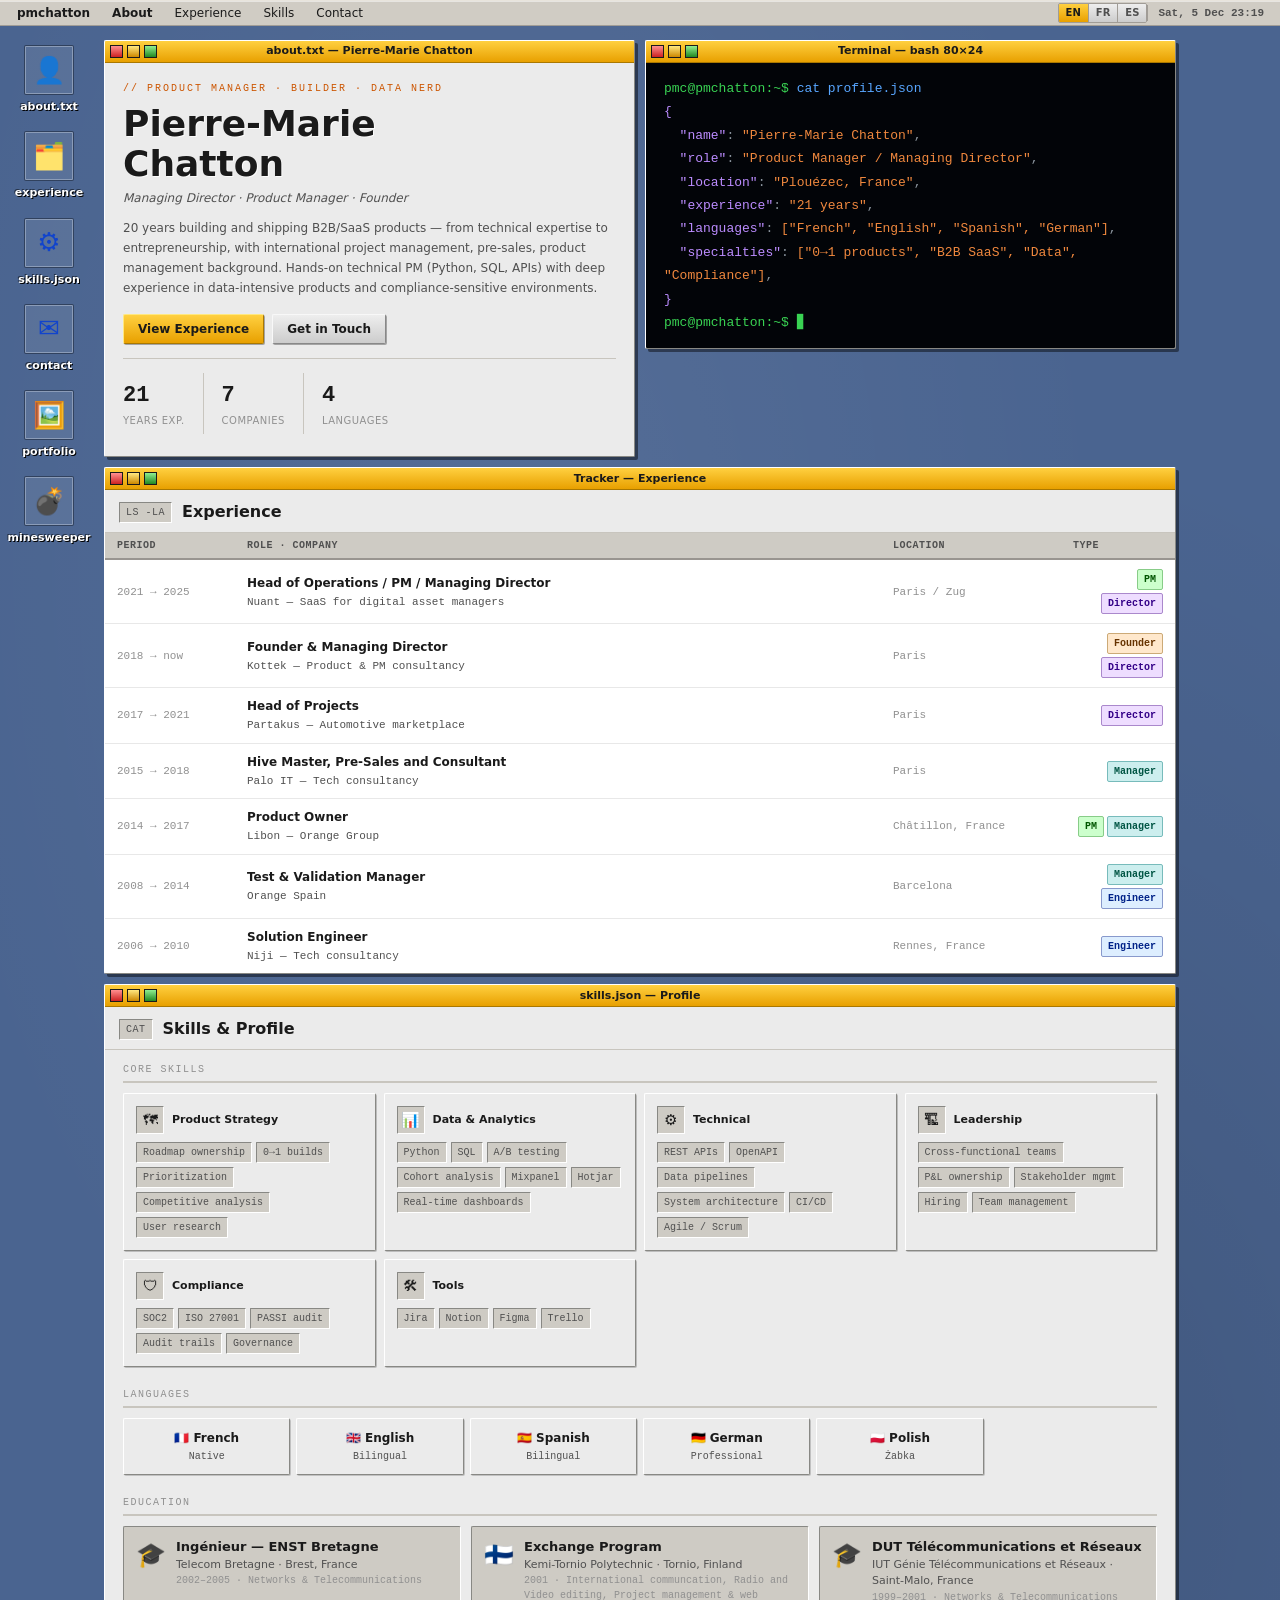
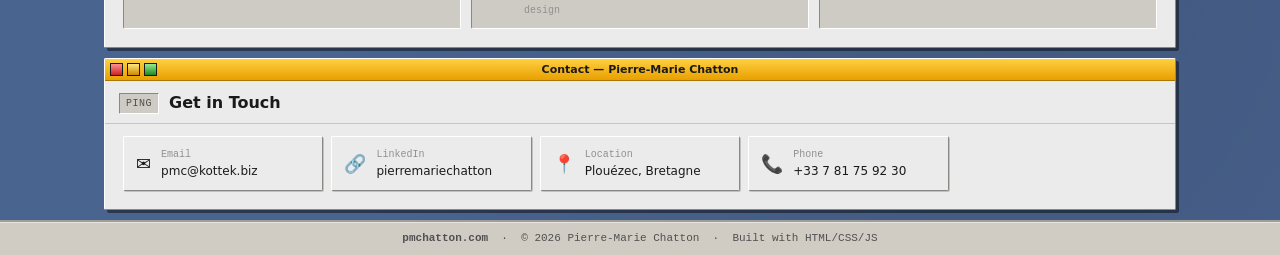
==== index.html @ 28f824f9 "Fix minesweeper overlay: move position/display to inline styles CSS-based position:fixed and display" ====
<!doctype html>
<html lang="en">
    <head>
        <meta charset="UTF-8" />
        <meta name="viewport" content="width=device-width, initial-scale=1.0" />
        <title>Pierre-Marie Chatton — Head of Operations · PM · Founder</title>
        <meta name="description" content="Pierre-Marie Chatton — 20 years building B2B/SaaS products. Head of Operations, Product Manager, Founder. Fintech, data platforms, 0→1 products." />
        <meta property="og:title" content="Pierre-Marie Chatton — Head of Operations · PM · Founder" />
        <meta property="og:description" content="Pierre-Marie Chatton — 20 years building B2B/SaaS products. Head of Operations, Product Manager, Founder. Fintech, data platforms, 0→1 products." />
        <meta property="og:type" content="website" />
        <meta property="og:url" content="https://pmchatton.com/" />
        <link rel="preconnect" href="https://fonts.googleapis.com" />
        <link rel="preconnect" href="https://fonts.gstatic.com" crossorigin />
        <link
            href="https://fonts.googleapis.com/css2?family=JetBrains+Mono:wght@300;400;500;700&family=Inter:wght@300;400;500;600;700&display=swap"
            rel="stylesheet"
        />
        <link rel="stylesheet" href="css/style.css" />
    </head>
    <body>
        <!-- ── Screen Bar ────────────────────────────────────────── -->
        <nav class="menubar">
            <div class="menubar-left">
                <a href="index.html" class="menu-item active">pmchatton</a>
                <a href="#about" class="menu-item">About</a>
                <a href="#experience" class="menu-item">Experience</a>
                <a href="#skills" class="menu-item">Skills</a>
                <a href="#contact" class="menu-item">Contact</a>
            </div>
            <div class="menubar-right">
                <div class="lang-switcher" id="lang-switcher"></div>
                <span class="menu-clock" id="clock"></span>
            </div>
        </nav>

        <div class="content-wrap">
            <!-- ── Desktop Icons ─────────────────────────────────────── -->
            <div class="desktop-icons">
                <a href="#about" class="desktop-icon">
                    <div class="icon-img">👤</div>
                    <span class="icon-lbl">about.txt</span>
                </a>
                <a href="#experience" class="desktop-icon">
                    <div class="icon-img">🗂️</div>
                    <span class="icon-lbl">experience</span>
                </a>
                <a href="#skills" class="desktop-icon">
                    <div class="icon-img">⚙️</div>
                    <span class="icon-lbl">skills.json</span>
                </a>
                <a href="#contact" class="desktop-icon">
                    <div class="icon-img">✉️</div>
                    <span class="icon-lbl">contact</span>
                </a>
                <a
                    href="portfolio.html"
                    class="desktop-icon"
                >
                    <div class="icon-img">🖼️</div>
                    <span class="icon-lbl">portfolio</span>
                </a>
                <a
                    href="minesweeper.html"
                    class="desktop-icon"
                    data-open="msw-window"
                >
                    <div class="icon-img">💣</div>
                    <span class="icon-lbl">minesweeper</span>
                </a>
            </div>

            <!-- ── Hero: two windows on the desktop ─────────────────── -->
            <section class="section hero-section" id="about">
                <div class="hero-intro">
                    <!-- About window -->
                    <div class="window">
                        <div class="window-titlebar">
                            <div class="window-buttons">
                                <span class="btn-close"></span>
                                <span class="btn-minimize"></span>
                                <span class="btn-maximize"></span>
                            </div>
                            <span class="window-title"
                                >about.txt — Pierre-Marie Chatton</span
                            >
                        </div>
                        <div class="window-content">
                            <div class="hero-tagline" id="hero-tagline">
                                // product manager · builder · data nerd
                            </div>
                            <h1 class="hero-name" id="hero-name">
                                Pierre-Marie<br />Chatton
                            </h1>
                            <div class="hero-role" id="hero-role">
                                Managing Director · Product Manager · Founder
                            </div>
                            <p class="hero-summary" id="hero-summary">
                                20 years building and shipping B2B/SaaS products
                                — from technical expertise to entrepreneurship,
                                with international project management,
                                pre-sales, product management background.
                                Hands-on technical PM (Python, SQL, APIs) with
                                deep experience in data-intensive products and
                                compliance-sensitive environments.
                            </p>
                            <div class="hero-actions">
                                <a href="#experience" class="btn btn-primary"
                                    >View Experience</a
                                >
                                <a href="#contact" class="btn btn-secondary"
                                    >Get in Touch</a
                                >
                            </div>
                            <div class="stats-row" id="stats-row">
                                <div class="stat">
                                    <span class="stat-value">20</span>
                                    <span class="stat-label">Years exp.</span>
                                </div>
                                <div class="stat">
                                    <span class="stat-value">7</span>
                                    <span class="stat-label">Companies</span>
                                </div>
                                <div class="stat">
                                    <span class="stat-value">4</span>
                                    <span class="stat-label">Languages</span>
                                </div>
                            </div>
                        </div>
                    </div>

                    <!-- Terminal window -->
                    <div class="window">
                        <div class="window-titlebar">
                            <div class="window-buttons">
                                <span class="btn-close"></span>
                                <span class="btn-minimize"></span>
                                <span class="btn-maximize"></span>
                            </div>
                            <span class="window-title"
                                >Terminal — bash 80×24</span
                            >
                        </div>
                        <div
                            class="terminal"
                            id="terminal-scroll"
                            style="max-height: 380px; overflow-y: auto"
                        >
                            <div id="terminal-output"></div>
                            <div class="terminal-line" id="terminal-input">
                                <span class="prompt">pmc@pmchatton:~$</span
                                >&nbsp;<span class="cursor-blink">▋</span>
                            </div>
                        </div>
                    </div>
                </div>
            </section>

            <!-- ── Experience window ─────────────────────────────────── -->
            <section class="section" id="experience">
                <div class="window">
                    <div class="window-titlebar">
                        <div class="window-buttons">
                            <span class="btn-close"></span>
                            <span class="btn-minimize"></span>
                            <span class="btn-maximize"></span>
                        </div>
                        <span class="window-title">Tracker — Experience</span>
                    </div>
                    <div class="section-header">
                        <span class="section-tag">ls -la</span>
                        <h2 class="section-title">Experience</h2>
                    </div>
                    <div class="exp-list">
                        <div class="exp-list-header">
                            <span>Period</span>
                            <span>Role · Company</span>
                            <span>Location</span>
                            <span>Type</span>
                        </div>

                        <a href="experience/nuant.html" class="exp-row" data-slug="nuant">
                            <span class="exp-date">2021 → 2025</span>
                            <span class="exp-name-wrap">
                                <span class="exp-title"
                                    >PM / Managing Director</span
                                >
                                <span class="exp-company"
                                    >Nuant — SaaS for digital asset
                                    managers</span
                                >
                            </span>
                            <span class="exp-location">Paris / Zug</span>
                            <span class="exp-type-wrap"
                                ><span class="exp-type type-pm">PM</span
                                ><span class="exp-type type-director"
                                    >Director</span
                                ></span
                            >
                        </a>

                        <a href="experience/kottek.html" class="exp-row" data-slug="kottek">
                            <span class="exp-date">2018 → now</span>
                            <span class="exp-name-wrap">
                                <span class="exp-title"
                                    >Founder &amp; Managing Director</span
                                >
                                <span class="exp-company"
                                    >Kottek — Product &amp; PM consultancy</span
                                >
                            </span>
                            <span class="exp-location">Paris</span>
                            <span class="exp-type-wrap"
                                ><span class="exp-type type-founder"
                                    >Founder</span
                                ><span class="exp-type type-director"
                                    >Director</span
                                ></span
                            >
                        </a>

                        <a href="experience/partakus.html" class="exp-row" data-slug="partakus">
                            <span class="exp-date">2017 → 2021</span>
                            <span class="exp-name-wrap">
                                <span class="exp-title">Head of Projects</span>
                                <span class="exp-company"
                                    >Partakus — Automotive marketplace</span
                                >
                            </span>
                            <span class="exp-location">Paris</span>
                            <span class="exp-type-wrap"
                                ><span class="exp-type type-director"
                                    >Director</span
                                ></span
                            >
                        </a>

                        <a href="experience/palo-it.html" class="exp-row" data-slug="palo-it">
                            <span class="exp-date">2015 → 2018</span>
                            <span class="exp-name-wrap">
                                <span class="exp-title"
                                    >Hive Master, Pre-Sales and Consultant</span
                                >
                                <span class="exp-company"
                                    >Palo IT — Tech consultancy</span
                                >
                            </span>
                            <span class="exp-location">Paris</span>
                            <span class="exp-type-wrap"
                                ><span class="exp-type type-manager"
                                    >Manager</span
                                ></span
                            >
                        </a>

                        <a href="experience/libon.html" class="exp-row" data-slug="libon">
                            <span class="exp-date">2014 → 2017</span>
                            <span class="exp-name-wrap">
                                <span class="exp-title">Product Owner</span>
                                <span class="exp-company"
                                    >Libon — Orange Group</span
                                >
                            </span>
                            <span class="exp-location">Châtillon, France</span>
                            <span class="exp-type-wrap"
                                ><span class="exp-type type-pm">PM</span
                                ><span class="exp-type type-manager">Manager</span></span
                            >
                        </a>

                        <a href="experience/orange-spain.html" class="exp-row" data-slug="orange-spain">
                            <span class="exp-date">2008 → 2014</span>
                            <span class="exp-name-wrap">
                                <span class="exp-title"
                                    >Test &amp; Validation Manager</span
                                >
                                <span class="exp-company">Orange Spain</span>
                            </span>
                            <span class="exp-location">Barcelona</span>
                            <span class="exp-type-wrap"
                                ><span class="exp-type type-manager"
                                    >Manager</span
                                ><span class="exp-type type-engineer"
                                    >Engineer</span
                                ></span
                            >
                        </a>

                        <a href="experience/niji.html" class="exp-row" data-slug="niji">
                            <span class="exp-date">2006 → 2010</span>
                            <span class="exp-name-wrap">
                                <span class="exp-title">Solution Engineer</span>
                                <span class="exp-company"
                                    >Niji — Tech consultancy</span
                                >
                            </span>
                            <span class="exp-location">Rennes, France</span>
                            <span class="exp-type-wrap"
                                ><span class="exp-type type-engineer"
                                    >Engineer</span
                                ></span
                            >
                        </a>
                    </div>
                </div>
            </section>

            <!-- ── Skills window ─────────────────────────────────────── -->
            <section class="section" id="skills">
                <div class="window">
                    <div class="window-titlebar">
                        <div class="window-buttons">
                            <span class="btn-close"></span>
                            <span class="btn-minimize"></span>
                            <span class="btn-maximize"></span>
                        </div>
                        <span class="window-title">skills.json — Profile</span>
                    </div>

                    <div class="section-header">
                        <span class="section-tag">cat</span>
                        <h2 class="section-title">Skills &amp; Profile</h2>
                    </div>

                    <div class="window-content" style="padding-top: 12px">
                        <div class="section-sub" style="margin-bottom: 10px">Core Skills</div>
                        <div class="skills-grid" id="skills-grid"></div>

                        <div class="section-sub" style="margin-top: 20px; margin-bottom: 10px">Languages</div>
                        <div class="lang-grid" id="lang-grid"></div>

                        <div class="section-sub" style="margin-top: 20px; margin-bottom: 10px">Education</div>
                        <div id="education-block"></div>
                    </div>
                </div>
            </section>

            <!-- ── Contact window ────────────────────────────────────── -->
            <section class="section" id="contact">
                <div class="window">
                    <div class="window-titlebar">
                        <div class="window-buttons">
                            <span class="btn-close"></span>
                            <span class="btn-minimize"></span>
                            <span class="btn-maximize"></span>
                        </div>
                        <span class="window-title"
                            >Contact — Pierre-Marie Chatton</span
                        >
                    </div>
                    <div class="section-header">
                        <span class="section-tag">ping</span>
                        <h2 class="section-title">Get in Touch</h2>
                    </div>
                    <div class="window-content" style="padding-top: 12px">
                        <div class="contact-grid">
                            <a
                                href="mailto:pmc@kottek.biz"
                                class="contact-item"
                            >
                                <span class="contact-icon">✉️</span>
                                <div>
                                    <div class="contact-label">Email</div>
                                    <div class="contact-value">
                                        pmc@kottek.biz
                                    </div>
                                </div>
                            </a>
                            <a
                                href="https://www.linkedin.com/in/pierremariechatton/"
                                target="_blank"
                                rel="noopener"
                                class="contact-item"
                            >
                                <span class="contact-icon">🔗</span>
                                <div>
                                    <div class="contact-label">LinkedIn</div>
                                    <div class="contact-value">
                                        pierremariechatton
                                    </div>
                                </div>
                            </a>
                            <a href="https://maps.google.com/?q=Plouézec,Bretagne,France" target="_blank" rel="noopener" class="contact-item">
                                <span class="contact-icon">📍</span>
                                <div>
                                    <div class="contact-label">Location</div>
                                    <div class="contact-value">
                                        Plouézec, Bretagne
                                    </div>
                                </div>
                            </a>
                            <a href="tel:+33781759230" class="contact-item">
                                <span class="contact-icon">📞</span>
                                <div>
                                    <div class="contact-label">Phone</div>
                                    <div class="contact-value">
                                        +33 7 81 75 92 30
                                    </div>
                                </div>
                            </a>
                        </div>
                    </div>
                </div>
            </section>
        </div>
        <!-- /content-wrap -->

        <footer>
            <span style="font-weight: bold">pmchatton.com</span>
            &nbsp;·&nbsp; &copy; 2026 Pierre-Marie Chatton &nbsp;·&nbsp; Built
            with HTML/CSS/JS 
        </footer>

        <script src="js/content.js"></script>
        <script src="js/main.js"></script>

        <!-- ── Minesweeper floating window ───────────────────── -->
        <div class="window" id="msw-window" style="position:fixed; display:none;">
            <div class="window-titlebar">
                <div class="window-buttons">
                    <span class="btn-close"></span>
                    <span class="btn-minimize"></span>
                    <span class="btn-maximize"></span>
                </div>
                <span class="window-title">Minesweeper</span>
            </div>
            <div class="msw-diff">
                <button id="msw-diff-beginner" class="active" onclick="mswSetDifficulty('beginner')">Beginner</button>
                <button id="msw-diff-intermediate" onclick="mswSetDifficulty('intermediate')">Intermediate</button>
                <button id="msw-diff-expert" onclick="mswSetDifficulty('expert')">Expert</button>
            </div>
            <div class="msw-toolbar">
                <div class="msw-lcd" id="msw-mine-count">010</div>
                <button class="msw-face" id="msw-face" onclick="mswNewGame()">🙂</button>
                <div class="msw-lcd" id="msw-timer">000</div>
            </div>
            <div class="msw-grid" id="msw-grid"></div>
        </div>

        <script>
        (function () {
            var DIFF = {
                beginner:     { rows: 9,  cols: 9,  mines: 10 },
                intermediate: { rows: 16, cols: 16, mines: 40 },
                expert:       { rows: 16, cols: 30, mines: 99 },
            };
            var d = 'beginner', cfg = DIFF[d];
            var board, revealed, flagged;
            var gameOver, gameWon, firstClick;
            var timerInterval, seconds, minesLeft;

            function init() {
                clearInterval(timerInterval);
                seconds = 0; minesLeft = cfg.mines;
                gameOver = false; gameWon = false; firstClick = true;
                board    = mk2d(cfg.rows, cfg.cols, 0);
                revealed = mk2d(cfg.rows, cfg.cols, false);
                flagged  = mk2d(cfg.rows, cfg.cols, false);
                face('🙂'); lcd('msw-mine-count', minesLeft); lcd('msw-timer', 0);
                render();
            }
            function mk2d(r, c, v) {
                return Array.from({length: r}, function() { return Array(c).fill(v); });
            }
            function neighbors(r, c, fn) {
                for (var dr = -1; dr <= 1; dr++)
                    for (var dc = -1; dc <= 1; dc++) {
                        if (dr === 0 && dc === 0) continue;
                        var nr = r+dr, nc = c+dc;
                        if (nr >= 0 && nr < cfg.rows && nc >= 0 && nc < cfg.cols) fn(nr, nc);
                    }
            }
            function placeMines(fr, fc) {
                var safe = new Set();
                neighbors(fr, fc, function(nr, nc) { safe.add(nr*cfg.cols+nc); });
                safe.add(fr*cfg.cols+fc);
                var placed = 0;
                while (placed < cfg.mines) {
                    var r = Math.floor(Math.random()*cfg.rows);
                    var c = Math.floor(Math.random()*cfg.cols);
                    if (board[r][c] !== -1 && !safe.has(r*cfg.cols+c)) { board[r][c] = -1; placed++; }
                }
                for (var r2 = 0; r2 < cfg.rows; r2++)
                    for (var c2 = 0; c2 < cfg.cols; c2++) {
                        if (board[r2][c2] === -1) continue;
                        var n = 0;
                        neighbors(r2, c2, function(nr, nc) { if (board[nr][nc] === -1) n++; });
                        board[r2][c2] = n;
                    }
            }
            function flood(r, c) {
                if (r < 0 || r >= cfg.rows || c < 0 || c >= cfg.cols) return;
                if (revealed[r][c] || flagged[r][c]) return;
                revealed[r][c] = true;
                if (board[r][c] === 0) neighbors(r, c, flood);
            }
            function click(r, c) {
                if (gameOver || gameWon || revealed[r][c] || flagged[r][c]) return;
                if (firstClick) {
                    firstClick = false;
                    placeMines(r, c);
                    timerInterval = setInterval(function() { seconds = Math.min(seconds+1, 999); lcd('msw-timer', seconds); }, 1000);
                }
                if (board[r][c] === -1) { revealed[r][c] = true; boom(r, c); return; }
                flood(r, c);
                checkWin();
                render();
            }
            function boom() {
                gameOver = true; clearInterval(timerInterval); face('😵');
                for (var r = 0; r < cfg.rows; r++)
                    for (var c = 0; c < cfg.cols; c++)
                        if (board[r][c] === -1) revealed[r][c] = true;
                render();
            }
            function rclick(e, r, c) {
                e.preventDefault();
                if (gameOver || gameWon || revealed[r][c]) return;
                flagged[r][c] = !flagged[r][c];
                minesLeft += flagged[r][c] ? -1 : 1;
                lcd('msw-mine-count', minesLeft);
                render();
            }
            function chord(r, c) {
                if (!revealed[r][c] || board[r][c] <= 0) return;
                var flags = 0;
                neighbors(r, c, function(nr, nc) { if (flagged[nr][nc]) flags++; });
                if (flags !== board[r][c]) return;
                var exploded = false;
                neighbors(r, c, function(nr, nc) {
                    if (revealed[nr][nc] || flagged[nr][nc]) return;
                    if (board[nr][nc] === -1) { revealed[nr][nc] = true; exploded = true; }
                    else flood(nr, nc);
                });
                if (exploded) { boom(); } else { checkWin(); render(); }
            }
            function checkWin() {
                for (var r = 0; r < cfg.rows; r++)
                    for (var c = 0; c < cfg.cols; c++)
                        if (!revealed[r][c] && board[r][c] !== -1) return;
                gameWon = true; clearInterval(timerInterval); face('😎');
                for (var r2 = 0; r2 < cfg.rows; r2++)
                    for (var c2 = 0; c2 < cfg.cols; c2++)
                        if (board[r2][c2] === -1) flagged[r2][c2] = true;
                minesLeft = 0; lcd('msw-mine-count', 0);
            }
            function render() {
                var grid = document.getElementById('msw-grid');
                grid.style.gridTemplateColumns = 'repeat('+cfg.cols+', 22px)';
                grid.innerHTML = '';
                for (var r = 0; r < cfg.rows; r++)
                    for (var c = 0; c < cfg.cols; c++) {
                        var cell = document.createElement('div');
                        cell.className = 'msw-cell';
                        (function(R, C) {
                            cell.addEventListener('click', function() {
                                if (revealed[R][C]) chord(R, C); else click(R, C);
                            });
                            cell.addEventListener('contextmenu', function(e) { rclick(e, R, C); });
                        })(r, c);
                        if (revealed[r][c]) {
                            if (board[r][c] === -1) { cell.classList.add('mine-hit'); cell.textContent = '💣'; }
                            else {
                                cell.classList.add('revealed');
                                if (board[r][c] > 0) { cell.textContent = board[r][c]; cell.classList.add('msw-n'+board[r][c]); }
                            }
                        } else if (flagged[r][c]) {
                            cell.classList.add('flagged'); cell.textContent = '🚩';
                        } else {
                            cell.classList.add('hidden');
                        }
                        grid.appendChild(cell);
                    }
            }
            function face(e) { var el = document.getElementById('msw-face'); if (el) el.textContent = e; }
            function lcd(id, n) {
                var el = document.getElementById(id); if (!el) return;
                var v = Math.max(-99, Math.min(999, n));
                el.textContent = v < 0 ? '-'+String(Math.abs(v)).padStart(2,'0') : String(v).padStart(3,'0');
            }

            window.mswSetDifficulty = function(diff) {
                d = diff; cfg = DIFF[d];
                document.querySelectorAll('.msw-diff button').forEach(function(b) { b.classList.remove('active'); });
                var btn = document.getElementById('msw-diff-'+d);
                if (btn) btn.classList.add('active');
                init();
            };
            window.mswNewGame = init;

            document.addEventListener('DOMContentLoaded', init);
        })();
        </script>
    </body>
</html>
---- css/style.css ----
/* ============================================
   CSS VARIABLES — BeOS / Amiga Desktop Theme
   ============================================ */
:root {
    /* Desktop */
    --desktop: #4a6490;

    /* Window chrome */
    --color-bg: var(--desktop); /* body / desktop */
    --color-bg-subtle: #ebebeb; /* window interior */
    --color-surface: #e2dfda; /* panel / raised surface */
    --color-surface-2: #cecbc4; /* inset / sunken surface */
    --color-border: #999590; /* standard border */
    --color-border-subtle: #c8c5be; /* subtle divider */

    /* Text */
    --color-text: #1a1a1a;
    --color-text-muted: #505050;
    --color-text-subtle: #909090;

    /* Semantic accent colors */
    --color-green: #116611;
    --color-green-dim: #ddffdd;
    --color-blue: #1144cc;
    --color-blue-dim: #ddeeff;
    --color-orange: #cc5500;
    --color-orange-dim: #fff0dd;
    --color-purple: #551188;
    --color-purple-dim: #f0ddff;
    --color-red: #cc2222;

    /* Window gadget (button) colors */
    --btn-close: #cc2222;
    --btn-minimize: #e8a000;
    --btn-maximize: #228822;

    /* BeOS title tab */
    --tab-from: #ffd040;
    --tab-to: #e8a000;
    --tab-text: #1a1a1a;
    --tab-border: #aa7800;

    /* Screen bar (Amiga Workbench / BeOS Deskbar) */
    --bar-bg: #d0ccc4;
    --bar-border: #a09c96;

    /* Selection (Amiga/OS list selection) */
    --sel-bg: #1144cc;
    --sel-text: #ffffff;

    /* Typography */
    --font-sans: "Verdana", "Geneva", "Tahoma", system-ui, sans-serif;
    --font-mono: "Courier New", "Courier", monospace;

    --menubar-height: 26px;
    --window-radius: 2px;
    --max-width: 1100px;

    /* Bevel shorthands */
    --bevel-out: 1px solid #ffffff; /* top-left highlight */
    --bevel-in: 1px solid #888884; /* bottom-right shadow */
    --win-shadow: 3px 3px 0 rgba(0, 0, 0, 0.45); /* hard OS drop shadow */
}

/* ============================================
   RESET & BASE
   ============================================ */
*,
*::before,
*::after {
    box-sizing: border-box;
    margin: 0;
    padding: 0;
}
html {
    scroll-behavior: smooth;
}

body {
    font-family: var(--font-sans);
    font-size: 13px;
    line-height: 1.5;
    color: var(--color-text);
    min-height: 100vh;
    display: flex;
    flex-direction: column;
    /* Amiga-style blue desktop */
    background-color: var(--desktop);
    background-image:
        radial-gradient(
            ellipse at 40% 30%,
            rgba(255, 255, 255, 0.06) 0%,
            transparent 55%
        ),
        radial-gradient(
            ellipse at 80% 80%,
            rgba(0, 0, 0, 0.12) 0%,
            transparent 50%
        );
    overflow-x: hidden;
}

a {
    color: var(--color-blue);
}
a:hover {
    text-decoration: underline;
}

/* ============================================
   SCREEN BAR — Amiga Workbench / BeOS Deskbar
   ============================================ */
.menubar {
    position: fixed;
    top: 0;
    left: 0;
    right: 0;
    height: var(--menubar-height);
    background: var(--bar-bg);
    /* Raised bar bevel */
    border-top: 1px solid #e8e4dc;
    border-bottom: 1px solid var(--bar-border);
    box-shadow: 0 1px 0 rgba(255, 255, 255, 0.5) inset;
    display: flex;
    align-items: center;
    justify-content: space-between;
    padding: 0 6px;
    z-index: 1000;
    font-family: var(--font-sans);
    font-size: 12px;
    font-weight: bold;
    user-select: none;
}

.menubar-left,
.menubar-right {
    display: flex;
    align-items: center;
    gap: 0;
}

.menubar .menu-item {
    color: var(--color-text);
    text-decoration: none;
    padding: 3px 10px;
    height: var(--menubar-height);
    display: inline-flex;
    align-items: center;
    white-space: nowrap;
    font-weight: normal;
    border-right: 1px solid transparent;
    border-left: 1px solid transparent;
}
.menubar .menu-item:hover {
    background: rgba(0, 0, 0, 0.08);
    text-decoration: none;
}
.menubar .menu-item.active {
    font-weight: bold;
}

.menu-clock {
    font-family: var(--font-mono);
    font-size: 11px;
    color: var(--color-text-muted);
    padding: 0 10px;
    border-left: 1px solid var(--bar-border);
}

/* ============================================
   CONTENT WRAPPER — "the desktop"
   ============================================ */
.content-wrap {
    margin-top: var(--menubar-height);
    padding: 14px 14px 0;
    display: flex;
    flex-direction: column;
    gap: 10px;
    max-width: var(--max-width);
    margin-left: auto;
    margin-right: auto;
    flex: 1;
}

.container {
    max-width: var(--max-width);
    margin: 0 auto;
    padding: 0 14px;
}

/* ============================================
   WINDOW COMPONENT — BeOS/Haiku chrome
   ============================================ */
.window {
    background: #ebebeb;
    /* Classic 2-tone bevel border */
    border: 1px solid;
    border-color: #ffffff #888884 #888884 #ffffff;
    box-shadow: var(--win-shadow);
    border-radius: var(--window-radius);
    overflow: hidden;
}

.window-titlebar {
    height: 22px;
    /* Iconic BeOS yellow gradient tab */
    background: linear-gradient(180deg, var(--tab-from) 0%, var(--tab-to) 100%);
    border-bottom: 1px solid var(--tab-border);
    display: flex;
    align-items: center;
    padding: 0 5px;
    gap: 5px;
    position: relative;
    flex-shrink: 0;
}

/* Square gadgets (BeOS / Amiga style — NOT macOS circles) */
.window-buttons {
    display: flex;
    gap: 4px;
    flex-shrink: 0;
}
.window-buttons span {
    width: 13px;
    height: 13px;
    border-radius: 0;
    display: block;
    cursor: default;
    border: 1px solid;
}
.btn-close {
    background: linear-gradient(180deg, #ff9090 0%, #cc2222 100%);
    border-color: #ffaaaa #991111 #991111 #ffaaaa;
}
.btn-minimize {
    background: linear-gradient(180deg, #ffe880 0%, #cc8800 100%);
    border-color: #ffee99 #997700 #997700 #ffee99;
}
.btn-maximize {
    background: linear-gradient(180deg, #90ee90 0%, #228822 100%);
    border-color: #aaffaa #115511 #115511 #aaffaa;
}

.window-title {
    position: absolute;
    left: 50%;
    transform: translateX(-50%);
    font-family: var(--font-sans);
    font-size: 11px;
    font-weight: bold;
    color: var(--tab-text);
    white-space: nowrap;
    pointer-events: none;
}

.window-content {
    padding: 18px;
}

/* ============================================
   TERMINAL — stays dark (authentic Term app)
   ============================================ */
.terminal {
    padding: 14px 18px;
    font-family: var(--font-mono);
    font-size: 13px;
    line-height: 1.8;
    min-height: 280px;
    background: #020408;
    color: #c8d8e8;
}
.terminal-line {
    margin-bottom: 0;
}
.prompt {
    color: #39d353;
    user-select: none;
}
.t-cmd {
    color: #58a6ff;
}
.t-key {
    color: #bc8cff;
}
.t-str {
    color: #f0883e;
}
.t-num {
    color: #58a6ff;
}
.t-comment {
    color: #6e7681;
}
.cursor-blink {
    color: #39d353;
    animation: blink 1s step-end infinite;
}
@keyframes blink {
    0%,
    100% {
        opacity: 1;
    }
    50% {
        opacity: 0;
    }
}

/* ============================================
   HERO GRID — two windows side by side
   ============================================ */
.section.hero-section {
    padding: 0;
}

.hero-intro {
    display: grid;
    grid-template-columns: 1fr 1fr;
    gap: 10px;
    align-items: start;
}

.hero-tagline {
    font-family: var(--font-mono);
    font-size: 10px;
    color: var(--color-orange);
    text-transform: uppercase;
    letter-spacing: 2px;
    margin-bottom: 8px;
}

.hero-name {
    font-size: 36px;
    font-weight: bold;
    line-height: 1.1;
    color: var(--color-text);
    margin-bottom: 6px;
    /* OS embossed text */
    text-shadow: 1px 1px 0 rgba(255, 255, 255, 0.8);
}

.hero-role {
    font-size: 12px;
    color: var(--color-text-muted);
    margin-bottom: 12px;
    font-style: italic;
}

.hero-summary {
    font-size: 12px;
    color: var(--color-text-muted);
    line-height: 1.65;
    margin-bottom: 16px;
}

.hero-actions {
    display: flex;
    gap: 8px;
    flex-wrap: wrap;
}

/* OS-style raised button */
.btn {
    display: inline-flex;
    align-items: center;
    gap: 5px;
    padding: 5px 14px;
    border-radius: 2px;
    font-size: 12px;
    font-family: var(--font-sans);
    font-weight: bold;
    text-decoration: none;
    cursor: pointer;
    border: 1px solid;
    box-shadow: 1px 1px 0 rgba(0, 0, 0, 0.3);
}
.btn-primary {
    background: linear-gradient(180deg, var(--tab-from) 0%, var(--tab-to) 100%);
    color: #1a1a1a;
    border-color: #ffe880 #aa7800 #aa7800 #ffe880;
}
.btn-primary:hover {
    background: linear-gradient(180deg, #ffe060 0%, #f0b800 100%);
    text-decoration: none;
}
.btn-primary:active {
    box-shadow: none;
    transform: translate(1px, 1px);
}

.btn-secondary {
    background: linear-gradient(180deg, #eeeeee 0%, #cccccc 100%);
    color: var(--color-text);
    border-color: #f8f8f8 #888888 #888888 #f8f8f8;
}
.btn-secondary:hover {
    background: linear-gradient(180deg, #f8f8f8 0%, #d8d8d8 100%);
    text-decoration: none;
}

/* ============================================
   STATS ROW
   ============================================ */
.stats-row {
    display: flex;
    gap: 0;
    padding: 14px 0 4px;
    border-top: 1px solid var(--color-border-subtle);
    margin-top: 14px;
    flex-wrap: wrap;
}
.stat {
    display: flex;
    flex-direction: column;
    gap: 1px;
    padding: 6px 18px 6px 0;
    margin-right: 18px;
    border-right: 1px solid var(--color-border-subtle);
}
.stat:last-child {
    border-right: none;
}
.stat-value {
    font-family: var(--font-mono);
    font-size: 22px;
    font-weight: bold;
    color: var(--color-text);
}
.stat-label {
    font-size: 10px;
    color: var(--color-text-subtle);
    text-transform: uppercase;
    letter-spacing: 0.5px;
}

/* ============================================
   SECTIONS — floating windows on the desktop
   ============================================ */
.section {
    padding: 0;
    max-width: var(--max-width);
    margin: 0 auto;
    width: 100%;
}

.section-header {
    display: flex;
    align-items: center;
    gap: 10px;
    padding: 10px 14px 8px;
    border-bottom: 1px solid var(--color-border-subtle);
    flex-wrap: wrap;
}
.section-tag {
    font-family: var(--font-mono);
    font-size: 10px;
    color: var(--color-text-muted);
    background: var(--color-surface-2);
    padding: 2px 6px;
    border: 1px solid;
    border-color: #888884 #ffffff #ffffff #888884; /* sunken */
    border-radius: 1px;
    text-transform: uppercase;
    letter-spacing: 0.5px;
}
.section-title {
    font-size: 16px;
    font-weight: bold;
    color: var(--color-text);
}

/* ============================================
   EXPERIENCE LIST — Amiga/OS file manager rows
   ============================================ */
.exp-list {
    background: #ffffff;
}

.exp-list-header {
    display: grid;
    grid-template-columns: 130px 1fr 180px 90px;
    padding: 5px 12px;
    background: var(--color-surface-2);
    border-bottom: 2px solid var(--color-border);
    font-family: var(--font-mono);
    font-size: 10px;
    color: var(--color-text-muted);
    font-weight: bold;
    text-transform: uppercase;
    letter-spacing: 0.5px;
}

.exp-row {
    display: grid;
    grid-template-columns: 130px 1fr 180px 90px;
    padding: 9px 12px;
    border-bottom: 1px solid #e8e8e8;
    text-decoration: none;
    color: var(--color-text);
    transition: none;
    align-items: center;
    font-size: 12px;
}
.exp-row:last-child {
    border-bottom: none;
}
.exp-row:hover {
    background: var(--sel-bg);
    color: var(--sel-text);
    text-decoration: none;
}
.exp-row:hover .exp-title,
.exp-row:hover .exp-company,
.exp-row:hover .exp-date,
.exp-row:hover .exp-location {
    color: var(--sel-text);
}

.exp-date {
    font-family: var(--font-mono);
    font-size: 11px;
    color: var(--color-text-subtle);
}
.exp-name-wrap {
    display: flex;
    flex-direction: column;
    gap: 2px;
}
.exp-title {
    font-size: 12px;
    font-weight: bold;
    color: var(--color-text);
}
.exp-company {
    font-size: 11px;
    color: var(--color-text-muted);
    font-family: var(--font-mono);
}
.exp-location {
    font-family: var(--font-mono);
    font-size: 11px;
    color: var(--color-text-subtle);
}

.exp-type-wrap {
    display: flex;
    flex-wrap: wrap;
    gap: 3px;
    justify-content: flex-end;
    align-items: center;
}
.exp-type {
    font-family: var(--font-mono);
    font-size: 10px;
    padding: 2px 6px;
    border-radius: 2px;
    text-align: center;
    font-weight: bold;
    border: 1px solid;
}
.type-pm {
    color: #005500;
    background: #ccffcc;
    border-color: #88cc88;
}
.type-founder {
    color: #663300;
    background: #ffe8cc;
    border-color: #ccaa77;
}
.type-director {
    color: #330088;
    background: #eeddff;
    border-color: #aa88cc;
}
.type-engineer {
    color: #002288;
    background: #ddeeff;
    border-color: #8899cc;
}
.type-manager {
    color: #005544;
    background: #cceeee;
    border-color: #77bbbb;
}

/* ============================================
   SKILLS GRID
   ============================================ */
.skills-grid {
    display: grid;
    grid-template-columns: repeat(auto-fill, minmax(250px, 1fr));
    gap: 8px;
}
.skill-card {
    background: var(--color-bg-subtle);
    border: 1px solid;
    border-color: #ffffff #888884 #888884 #ffffff;
    box-shadow: 1px 1px 0 rgba(0, 0, 0, 0.2);
    border-radius: var(--window-radius);
    padding: 12px;
}
.skill-card-header {
    display: flex;
    align-items: center;
    gap: 8px;
    margin-bottom: 8px;
}
.skill-icon {
    font-size: 15px;
    width: 28px;
    height: 28px;
    display: flex;
    align-items: center;
    justify-content: center;
    background: var(--color-surface-2);
    border: 1px solid;
    border-color: #888884 #ffffff #ffffff #888884;
    border-radius: 1px;
}
.skill-card-title {
    font-size: 11px;
    font-weight: bold;
    color: var(--color-text);
}
.skill-items {
    display: flex;
    flex-wrap: wrap;
    gap: 4px;
}
.skill-badge {
    font-family: var(--font-mono);
    font-size: 10px;
    padding: 2px 6px;
    background: var(--color-surface-2);
    border: 1px solid;
    border-color: #888884 #ffffff #ffffff #888884; /* sunken bevel */
    color: var(--color-text-muted);
    border-radius: 1px;
}

/* ============================================
   LANGUAGES
   ============================================ */
.lang-grid {
    display: grid;
    grid-template-columns: repeat(auto-fill, minmax(150px, 1fr));
    gap: 6px;
}
.lang-card {
    background: var(--color-bg-subtle);
    border: 1px solid;
    border-color: #ffffff #888884 #888884 #ffffff;
    box-shadow: 1px 1px 0 rgba(0, 0, 0, 0.18);
    border-radius: var(--window-radius);
    padding: 10px 12px;
    text-align: center;
}
.lang-name {
    font-size: 12px;
    font-weight: bold;
    color: var(--color-text);
    margin-bottom: 2px;
}
.lang-level {
    font-family: var(--font-mono);
    font-size: 10px;
    color: var(--color-text-muted);
}

/* ============================================
   CONTACT
   ============================================ */
.contact-grid {
    display: grid;
    grid-template-columns: repeat(auto-fill, minmax(200px, 1fr));
    gap: 8px;
}
.contact-item {
    display: flex;
    align-items: center;
    gap: 10px;
    padding: 10px 12px;
    background: var(--color-bg-subtle);
    border: 1px solid;
    border-color: #ffffff #888884 #888884 #ffffff;
    box-shadow: 1px 1px 0 rgba(0, 0, 0, 0.18);
    text-decoration: none;
    color: var(--color-text);
    font-size: 12px;
    border-radius: var(--window-radius);
    transition: none;
}
.contact-item:hover {
    background: var(--sel-bg);
    color: var(--sel-text);
    text-decoration: none;
}
.contact-item:hover .contact-label,
.contact-item:hover .contact-value {
    color: var(--sel-text);
}
.contact-icon {
    font-size: 18px;
    flex-shrink: 0;
}
.contact-label {
    font-size: 10px;
    color: var(--color-text-subtle);
    font-family: var(--font-mono);
}
.contact-value {
    font-size: 12px;
    color: var(--color-text);
}

/* ============================================
   EXPERIENCE DETAIL PAGE
   ============================================ */
.breadcrumb {
    font-family: var(--font-mono);
    font-size: 11px;
    color: var(--color-text-muted);
    margin-bottom: 14px;
    display: flex;
    align-items: center;
    gap: 5px;
}
.breadcrumb a {
    color: var(--color-blue);
}
.breadcrumb-sep {
    color: var(--color-text-subtle);
}

.exp-detail-title {
    font-size: 26px;
    font-weight: bold;
    color: var(--color-text);
    margin-bottom: 4px;
    line-height: 1.2;
    text-shadow: 1px 1px 0 rgba(255, 255, 255, 0.9);
}
.exp-detail-company {
    font-size: 14px;
    color: var(--color-text-muted);
    font-weight: normal;
    margin-bottom: 12px;
    font-style: italic;
}
.exp-meta-row {
    display: flex;
    gap: 6px;
    flex-wrap: wrap;
    margin-bottom: 18px;
    align-items: center;
}
.meta-pill {
    font-family: var(--font-mono);
    font-size: 10px;
    padding: 3px 8px;
    border-radius: 2px;
    border: 1px solid;
    display: inline-flex;
    align-items: center;
    gap: 4px;
}
.pill-green {
    color: #005500;
    background: #ddffdd;
    border-color: #88cc88;
}
.pill-blue {
    color: #002288;
    background: #ddeeff;
    border-color: #88aadd;
}
.pill-orange {
    color: #663300;
    background: #fff0dd;
    border-color: #ccaa77;
}
.pill-purple {
    color: #330088;
    background: #f0ddff;
    border-color: #aa88cc;
}

.exp-achievements {
    list-style: none;
    margin-bottom: 18px;
}
.exp-achievements li {
    display: flex;
    gap: 10px;
    padding: 9px 0;
    border-bottom: 1px solid #dddddd;
    font-size: 12px;
    line-height: 1.6;
    color: var(--color-text);
}
.exp-achievements li::before {
    content: "▶";
    color: var(--color-orange);
    font-size: 8px;
    flex-shrink: 0;
    margin-top: 4px;
}
.exp-achievements li:last-child {
    border-bottom: none;
}

.metric {
    color: var(--color-orange);
    font-weight: bold;
    font-family: var(--font-mono);
}

.section-sub {
    font-size: 10px;
    font-family: var(--font-mono);
    color: var(--color-text-subtle);
    text-transform: uppercase;
    letter-spacing: 1.5px;
    margin-bottom: 8px;
    padding-bottom: 4px;
    border-bottom: 2px solid var(--color-border-subtle);
}

.tech-tags {
    display: flex;
    flex-wrap: wrap;
    gap: 5px;
    margin-bottom: 18px;
}
.tech-tag {
    font-family: var(--font-mono);
    font-size: 10px;
    padding: 3px 7px;
    background: var(--color-surface-2);
    border: 1px solid;
    border-color: #888884 #ffffff #ffffff #888884;
    color: var(--color-text-muted);
    border-radius: 1px;
}

/* ============================================
   EXPERIENCE NAVIGATION
   ============================================ */
.exp-nav {
    display: flex;
    justify-content: space-between;
    margin-top: 24px;
    padding-top: 14px;
    border-top: 2px solid var(--color-border-subtle);
    gap: 10px;
}
.exp-nav-link {
    display: flex;
    flex-direction: column;
    gap: 3px;
    text-decoration: none;
    padding: 9px 13px;
    background: linear-gradient(180deg, #eeeeee 0%, #cccccc 100%);
    border: 1px solid;
    border-color: #f8f8f8 #888888 #888888 #f8f8f8;
    box-shadow: 1px 1px 0 rgba(0, 0, 0, 0.25);
    border-radius: var(--window-radius);
    max-width: 48%;
    min-width: 130px;
}
.exp-nav-link:hover {
    background: linear-gradient(180deg, var(--tab-from) 0%, var(--tab-to) 100%);
    border-color: #ffe880 #aa7800 #aa7800 #ffe880;
    text-decoration: none;
}
.exp-nav-direction {
    font-family: var(--font-mono);
    font-size: 10px;
    color: var(--color-text-subtle);
    text-transform: uppercase;
    letter-spacing: 1px;
}
.exp-nav-title {
    font-size: 12px;
    color: var(--color-blue);
    font-weight: bold;
}
.exp-nav-right {
    text-align: right;
    margin-left: auto;
}

/* ============================================
   HORIZONTAL DIVIDER (visible on desktop bg)
   ============================================ */
.divider {
    display: none;
} /* sections are now separate windows — no divider needed */

/* ============================================
   FOOTER — Workbench status bar
   ============================================ */
footer {
    background: var(--bar-bg);
    border-top: 2px solid var(--bar-border);
    box-shadow: 0 1px 0 rgba(255, 255, 255, 0.5) inset;
    padding: 8px 16px;
    text-align: center;
    font-family: var(--font-mono);
    font-size: 11px;
    color: var(--color-text-muted);
    margin-top: 10px;
}
footer a {
    color: var(--color-blue);
}

/* ============================================
   DESKTOP ICONS
   ============================================ */
.desktop-icons {
    position: fixed;
    left: 14px;
    top: calc(var(--menubar-height) + 14px);
    display: flex;
    flex-direction: column;
    gap: 6px;
    z-index: 50;
    padding: 0;
}

.desktop-icon {
    display: flex;
    flex-direction: column;
    align-items: center;
    text-decoration: none;
    cursor: pointer;
    width: 70px;
    padding: 5px 4px 4px;
    border-radius: 2px;
    border: 1px solid transparent;
    transition: none;
}
.desktop-icon:hover,
.desktop-icon.selected {
    text-decoration: none;
}

.icon-img {
    width: 48px;
    height: 48px;
    font-size: 26px;
    display: flex;
    align-items: center;
    justify-content: center;
    border: 1px solid rgba(255, 255, 255, 0.3);
    box-shadow: 0 0 0 1px rgba(0, 0, 0, 0.35);
    background: rgba(255, 255, 255, 0.08);
    border-radius: 1px;
    margin-bottom: 5px;
}
.desktop-icon:hover .icon-img,
.desktop-icon.selected .icon-img {
    background: rgba(10, 30, 100, 0.55);
    border-color: #ffffff;
}

.icon-lbl {
    font-family: var(--font-sans);
    font-size: 11px;
    font-weight: bold;
    color: #ffffff;
    text-shadow:
        1px 1px 0 #000,
        -1px -1px 0 rgba(0, 0, 0, 0.5);
    padding: 1px 5px;
    text-align: center;
    line-height: 1.3;
    white-space: nowrap;
}
.desktop-icon:hover .icon-lbl,
.desktop-icon.selected .icon-lbl {
    background: var(--sel-bg);
    color: #ffffff;
    text-shadow: none;
}

/* Disabled / coming-soon icon */
.desktop-icon.icon-disabled {
    opacity: 0.45;
    cursor: default;
    pointer-events: none;
}

/* ============================================
   WINDOW INTERACTIVE STATES
   ============================================ */

/* Grab cursor on titlebar (not on buttons) */
.window-titlebar {
    cursor: grab;
}
.window-buttons {
    cursor: default;
}
.window-buttons span {
    cursor: pointer !important;
}
.window.dragging .window-titlebar {
    cursor: grabbing;
}
.window.dragging {
    user-select: none;
}

/* Floating window gets a deeper shadow */
.window.floating {
    box-shadow: 6px 6px 0 rgba(0, 0, 0, 0.55);
}

/* Maximized: fill viewport, content scrolls */
.window.maximized {
    display: flex;
    flex-direction: column;
    border-radius: 0;
    box-shadow: none;
}
.window.maximized > *:not(.window-titlebar) {
    flex: 1;
    overflow-y: auto;
    min-height: 0;
}

/* Collapsed: show only the titlebar */
.window.collapsed > :not(.window-titlebar) {
    display: none;
}
.window.collapsed .window-titlebar {
    border-bottom: none;
}

/* ============================================
   RESPONSIVE
   ============================================ */
/* Hide desktop icons when there's no room beside the content column */
@media (max-width: 1260px) {
    .desktop-icons {
        display: none;
    }
}

@media (max-width: 860px) {
    .content-wrap {
        padding: 8px;
        gap: 8px;
    }
    .hero-intro {
        grid-template-columns: 1fr;
    }
    .hero-name {
        font-size: 28px;
    }

    .exp-list-header {
        display: none;
    }
    .exp-row {
        grid-template-columns: 1fr auto;
        grid-template-rows: auto auto;
        gap: 3px 6px;
    }
    .exp-date {
        display: none;
    }
    .exp-location {
        grid-column: 1;
    }
    .exp-type-wrap {
        grid-column: 2;
        grid-row: 1;
    }

    .exp-detail-title {
        font-size: 20px;
    }
}
@media (max-width: 640px) {
    .stats-row {
        gap: 8px;
    }
    .hero-name {
        font-size: 24px;
    }
}

/* ============================================
   METRIC GRID (JS-generated content cards)
   ============================================ */
.metric-grid {
    display: grid;
    grid-template-columns: repeat(auto-fill, minmax(160px, 1fr));
    gap: 12px;
    margin-bottom: 28px;
}
.metric-box {
    background: var(--color-surface-2);
    border: 1px solid var(--color-border);
    border-radius: 8px;
    padding: 16px;
    text-align: center;
}
.metric-box-value {
    font-family: var(--font-mono);
    font-size: 28px;
    font-weight: 700;
}
.metric-box-label {
    font-size: 12px;
    color: var(--color-text-subtle);
}

/* ============================================
   PORTFOLIO
   ============================================ */
.portfolio-grid {
    display: flex;
    flex-direction: column;
    gap: 0;
}
.portfolio-grid-row {
    display: grid;
    grid-template-columns: repeat(auto-fill, minmax(300px, 1fr));
    gap: 12px;
    margin-bottom: 8px;
}
.portfolio-card {
    background: var(--color-bg-subtle);
    border: 1px solid;
    border-color: #ffffff #888884 #888884 #ffffff;
    box-shadow: 1px 1px 0 rgba(0, 0, 0, 0.2);
    border-radius: var(--window-radius);
    padding: 16px;
    display: flex;
    flex-direction: column;
    gap: 10px;
}
.portfolio-card-header {
    display: flex;
    align-items: center;
    gap: 12px;
}
.portfolio-emoji {
    font-size: 28px;
    flex-shrink: 0;
}
.portfolio-name {
    font-size: 15px;
    font-weight: bold;
    color: var(--color-text);
}
.portfolio-tagline {
    font-size: 11px;
    color: var(--color-text-muted);
    font-style: italic;
}
.portfolio-desc {
    font-size: 12px;
    color: var(--color-text-muted);
    line-height: 1.65;
}
.portfolio-period {
    font-family: var(--font-mono);
    font-size: 10px;
    color: var(--color-text-subtle);
}

/* ============================================
   LANGUAGE SWITCHER — BeOS segmented control
   ============================================ */
.lang-switcher {
    display: flex;
    align-items: center;
    gap: 0;
    border: 1px solid var(--bar-border);
    border-radius: 2px;
    overflow: hidden;
    margin-left: 8px;
}
.lang-btn {
    font-family: var(--font-sans);
    font-size: 10px;
    font-weight: bold;
    color: var(--color-text-muted);
    background: linear-gradient(180deg, #eeeeee 0%, #cccccc 100%);
    border: none;
    border-right: 1px solid var(--bar-border);
    padding: 2px 7px;
    cursor: pointer;
    height: 18px;
    display: flex;
    align-items: center;
    line-height: 1;
}
.lang-btn:last-child {
    border-right: none;
}
.lang-btn:focus {
    outline: none;
}
.lang-btn:hover {
    background: linear-gradient(180deg, #f5a060 0%, #e07838 100%);
    color: #fff;
}
.lang-btn--active {
    background: linear-gradient(180deg, var(--tab-from) 0%, var(--tab-to) 100%);
    color: #1a1a1a;
}

/* ============================================================
   MINESWEEPER
   ============================================================ */
#msw-window {
    width: fit-content;
    min-width: 0;
    z-index: 200;
}
.msw-diff {
    display: flex;
    gap: 4px;
    padding: 5px 8px;
    background: var(--color-surface-2);
    border-bottom: 1px solid var(--color-border);
}
.msw-diff button {
    font-family: var(--font-mono);
    font-size: 11px;
    color: var(--color-text);
    background: var(--color-surface-2);
    border: 1px solid;
    border-color: #ffffff #888884 #888884 #ffffff;
    padding: 1px 10px;
    cursor: pointer;
}
.msw-diff button.active,
.msw-diff button:active { border-color: #888884 #ffffff #ffffff #888884; background: var(--color-bg); }
.msw-toolbar {
    display: flex;
    align-items: center;
    justify-content: space-between;
    gap: 12px;
    padding: 6px 10px;
    margin: 6px 8px;
    background: var(--color-surface-2);
    border: 2px solid;
    border-color: #888884 #ffffff #ffffff #888884;
}
.msw-lcd {
    font-family: var(--font-mono);
    font-size: 20px;
    font-weight: bold;
    color: #f00;
    background: #000;
    padding: 2px 6px;
    min-width: 52px;
    text-align: right;
    letter-spacing: 3px;
    border: 1px solid;
    border-color: #888884 #ffffff #ffffff #888884;
}
.msw-face {
    font-size: 18px;
    cursor: pointer;
    background: var(--color-surface-2);
    border: 2px solid;
    border-color: #ffffff #888884 #888884 #ffffff;
    padding: 2px 6px;
    line-height: 1;
}
.msw-face:active { border-color: #888884 #ffffff #ffffff #888884; }
.msw-grid {
    display: grid;
    margin: 0 8px 8px;
    border: 2px solid;
    border-color: #888884 #ffffff #ffffff #888884;
    user-select: none;
    line-height: 1;
}
.msw-cell {
    width: 22px;
    height: 22px;
    display: flex;
    align-items: center;
    justify-content: center;
    font-family: var(--font-mono);
    font-size: 12px;
    font-weight: bold;
    cursor: pointer;
    box-sizing: border-box;
}
.msw-cell.hidden {
    background: var(--color-surface-2);
    border: 2px solid;
    border-color: #ffffff #888884 #888884 #ffffff;
}
.msw-cell.hidden:hover { filter: brightness(1.15); }
.msw-cell.revealed {
    background: var(--color-bg);
    border: 1px solid #30363d;
    font-size: 13px;
}
.msw-cell.flagged {
    background: var(--color-surface-2);
    border: 2px solid;
    border-color: #ffffff #888884 #888884 #ffffff;
    font-size: 13px;
}
.msw-cell.mine-hit { background: #cc2222; font-size: 15px; }
.msw-n1 { color: #58a6ff; }
.msw-n2 { color: #39d353; }
.msw-n3 { color: #f0883e; }
.msw-n4 { color: #bc8cff; }
.msw-n5 { color: #ff6b6b; }
.msw-n6 { color: #56d4dd; }
.msw-n7 { color: #e6edf3; }
.msw-n8 { color: #6e7681; }
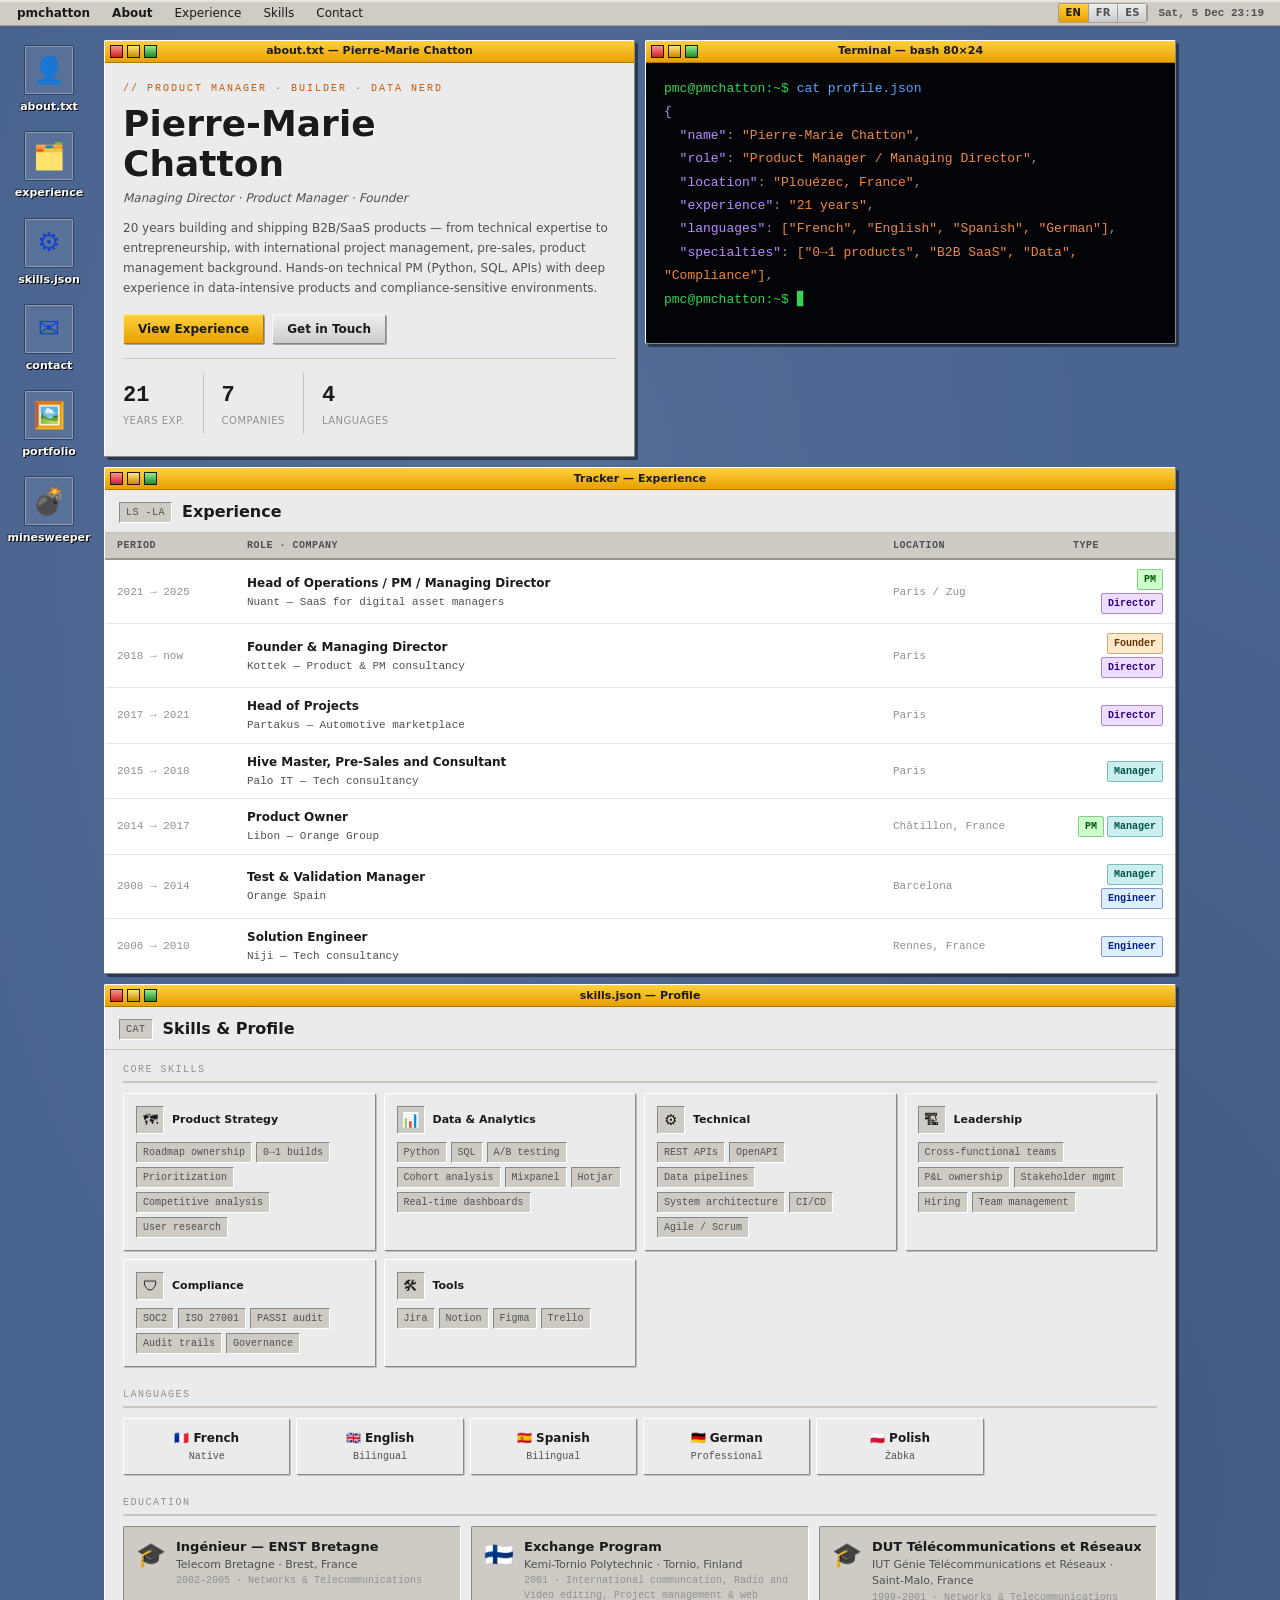
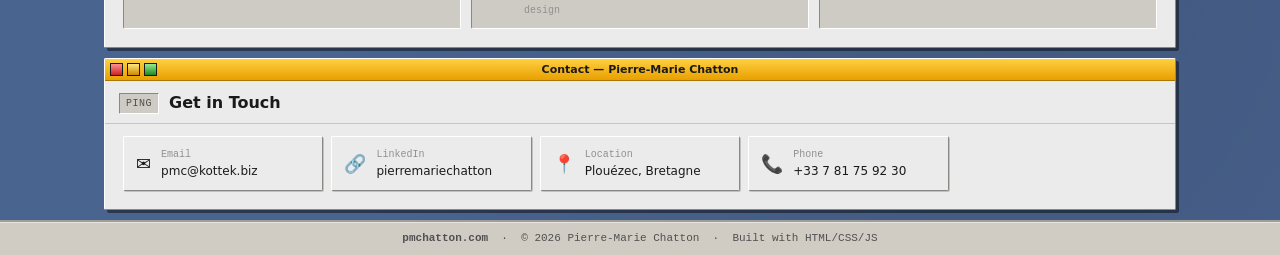
==== commit 27001471: "Add Minesweeper best time per difficulty (localStorage) - Best time bar shown below toolbar - Saves " ====
--- a/index.html
+++ b/index.html
@@ -433,6 +433,7 @@
                 <button class="msw-face" id="msw-face" onclick="mswNewGame()">🙂</button>
                 <div class="msw-lcd" id="msw-timer">000</div>
             </div>
+            <div class="msw-best" id="msw-best">Best: --</div>
             <div class="msw-grid" id="msw-grid"></div>
         </div>
 
@@ -456,6 +457,7 @@
                 revealed = mk2d(cfg.rows, cfg.cols, false);
                 flagged  = mk2d(cfg.rows, cfg.cols, false);
                 face('🙂'); lcd('msw-mine-count', minesLeft); lcd('msw-timer', 0);
+                showBest();
                 render();
             }
             function mk2d(r, c, v) {
@@ -533,6 +535,14 @@
                 });
                 if (exploded) { boom(); } else { checkWin(); render(); }
             }
+            function bestKey() { return 'msw_best_' + d; }
+            function getBest() { var v = parseInt(localStorage.getItem(bestKey())); return isNaN(v) ? null : v; }
+            function showBest() {
+                var el = document.getElementById('msw-best');
+                if (!el) return;
+                var b = getBest();
+                el.textContent = b !== null ? 'Best: ' + b + 's' : 'Best: --';
+            }
             function checkWin() {
                 for (var r = 0; r < cfg.rows; r++)
                     for (var c = 0; c < cfg.cols; c++)
@@ -542,6 +552,11 @@
                     for (var c2 = 0; c2 < cfg.cols; c2++)
                         if (board[r2][c2] === -1) flagged[r2][c2] = true;
                 minesLeft = 0; lcd('msw-mine-count', 0);
+                var prev = getBest();
+                if (prev === null || seconds < prev) {
+                    localStorage.setItem(bestKey(), seconds);
+                    showBest();
+                }
             }
             function render() {
                 var grid = document.getElementById('msw-grid');
--- a/css/style.css
+++ b/css/style.css
@@ -1277,6 +1277,15 @@
     line-height: 1;
 }
 .msw-face:active { border-color: #888884 #ffffff #ffffff #888884; }
+.msw-best {
+    font-family: var(--font-mono);
+    font-size: 11px;
+    color: var(--color-text-muted);
+    text-align: center;
+    padding: 3px 8px 4px;
+    background: var(--color-surface-2);
+    border-bottom: 1px solid var(--color-border);
+}
 .msw-grid {
     display: grid;
     margin: 0 8px 8px;
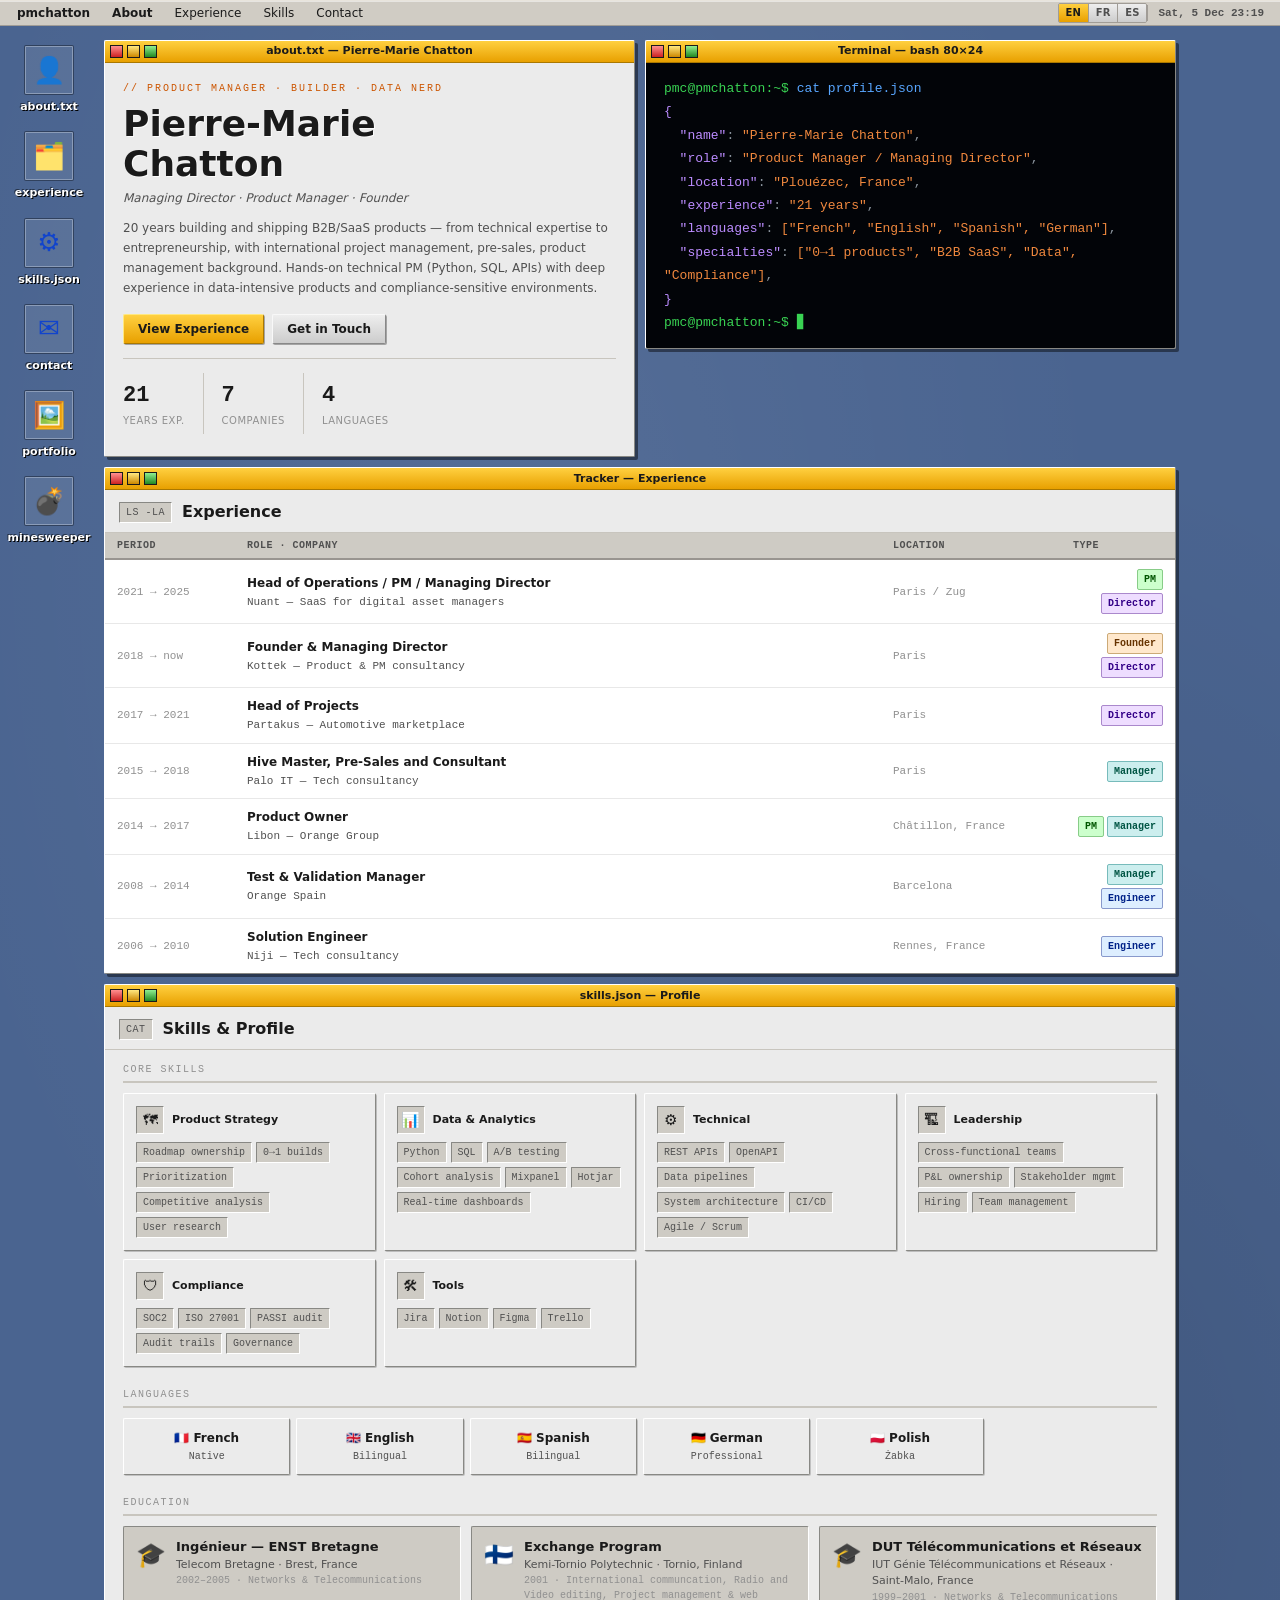
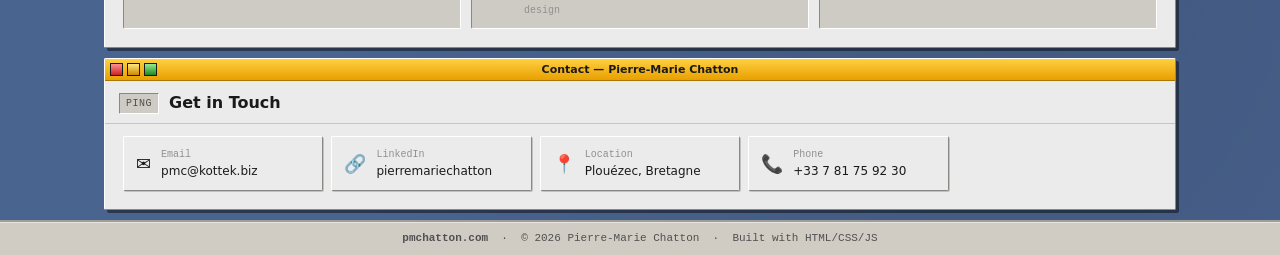
==== commit 223ae6f2: "Self-host Inter and JetBrains Mono fonts - Download 4 woff2 files (latin + latin-ext for each) to fo" ====
--- a/index.html
+++ b/index.html
@@ -8,14 +8,7 @@
         <meta property="og:title" content="Pierre-Marie Chatton — Head of Operations · PM · Founder" />
         <meta property="og:description" content="Pierre-Marie Chatton — 20 years building B2B/SaaS products. Head of Operations, Product Manager, Founder. Fintech, data platforms, 0→1 products." />
         <meta property="og:type" content="website" />
-        <meta property="og:url" content="https://pmchatton.com/" />
-        <link rel="preconnect" href="https://fonts.googleapis.com" />
-        <link rel="preconnect" href="https://fonts.gstatic.com" crossorigin />
-        <link
-            href="https://fonts.googleapis.com/css2?family=JetBrains+Mono:wght@300;400;500;700&family=Inter:wght@300;400;500;600;700&display=swap"
-            rel="stylesheet"
-        />
-        <link rel="stylesheet" href="css/style.css" />
+        <meta property="og:url" content="https://pmchatton.com/" />        <link rel="stylesheet" href="css/style.css" />
     </head>
     <body>
         <!-- ── Screen Bar ────────────────────────────────────────── -->
--- a/css/style.css
+++ b/css/style.css
@@ -1,3 +1,39 @@
+/* ============================================
+   SELF-HOSTED FONTS
+   ============================================ */
+@font-face {
+    font-family: 'Inter';
+    font-style: normal;
+    font-weight: 300 700;
+    font-display: swap;
+    src: url('../fonts/inter-latin-ext.woff2') format('woff2');
+    unicode-range: U+0100-02BA, U+02BD-02C5, U+02C7-02CC, U+02CE-02D7, U+02DD-02FF, U+0304, U+0308, U+0329, U+1D00-1DBF, U+1E00-1E9F, U+1EF2-1EFF, U+2020, U+20A0-20AB, U+20AD-20C0, U+2113, U+2C60-2C7F, U+A720-A7FF;
+}
+@font-face {
+    font-family: 'Inter';
+    font-style: normal;
+    font-weight: 300 700;
+    font-display: swap;
+    src: url('../fonts/inter-latin.woff2') format('woff2');
+    unicode-range: U+0000-00FF, U+0131, U+0152-0153, U+02BB-02BC, U+02C6, U+02DA, U+02DC, U+0304, U+0308, U+0329, U+2000-206F, U+20AC, U+2122, U+2191, U+2193, U+2212, U+2215, U+FEFF, U+FFFD;
+}
+@font-face {
+    font-family: 'JetBrains Mono';
+    font-style: normal;
+    font-weight: 300 700;
+    font-display: swap;
+    src: url('../fonts/jetbrains-mono-latin-ext.woff2') format('woff2');
+    unicode-range: U+0100-02BA, U+02BD-02C5, U+02C7-02CC, U+02CE-02D7, U+02DD-02FF, U+0304, U+0308, U+0329, U+1D00-1DBF, U+1E00-1E9F, U+1EF2-1EFF, U+2020, U+20A0-20AB, U+20AD-20C0, U+2113, U+2C60-2C7F, U+A720-A7FF;
+}
+@font-face {
+    font-family: 'JetBrains Mono';
+    font-style: normal;
+    font-weight: 300 700;
+    font-display: swap;
+    src: url('../fonts/jetbrains-mono-latin.woff2') format('woff2');
+    unicode-range: U+0000-00FF, U+0131, U+0152-0153, U+02BB-02BC, U+02C6, U+02DA, U+02DC, U+0304, U+0308, U+0329, U+2000-206F, U+20AC, U+2122, U+2191, U+2193, U+2212, U+2215, U+FEFF, U+FFFD;
+}
+
 /* ============================================
    CSS VARIABLES — BeOS / Amiga Desktop Theme
    ============================================ */
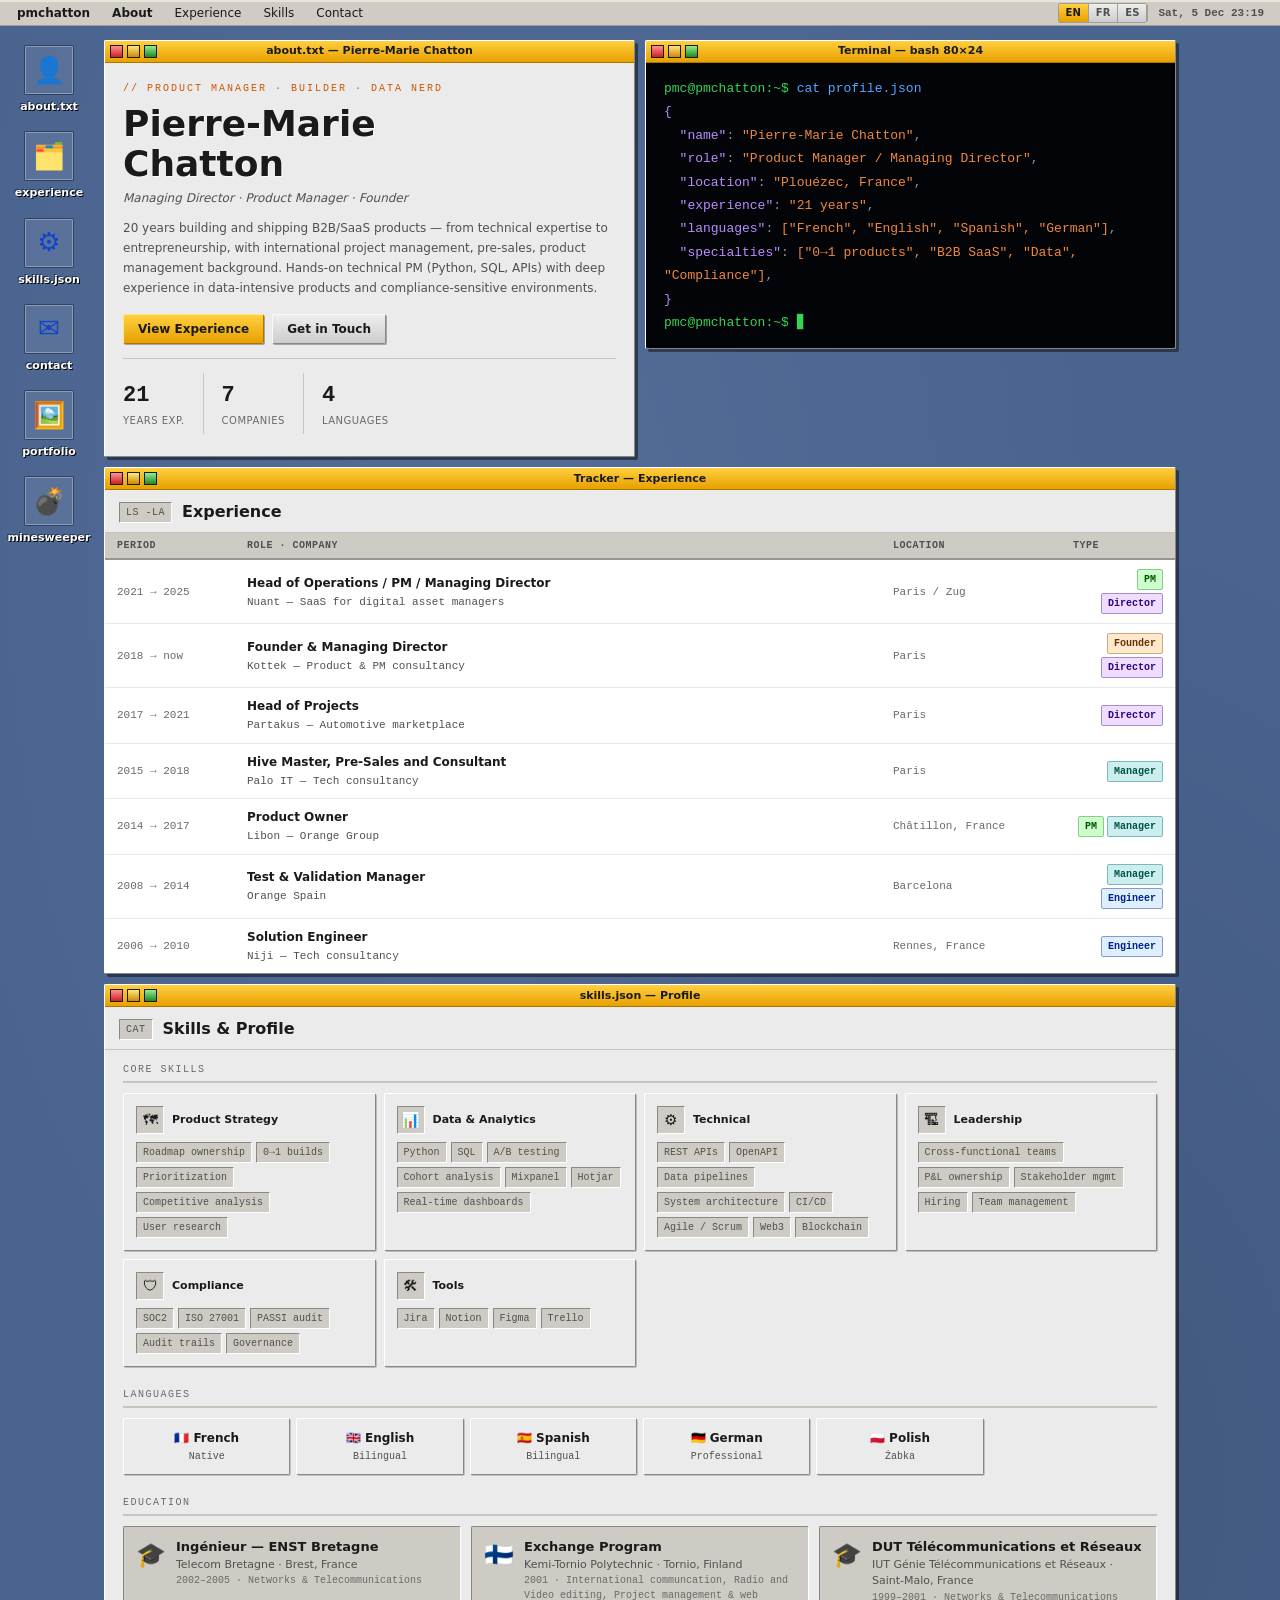
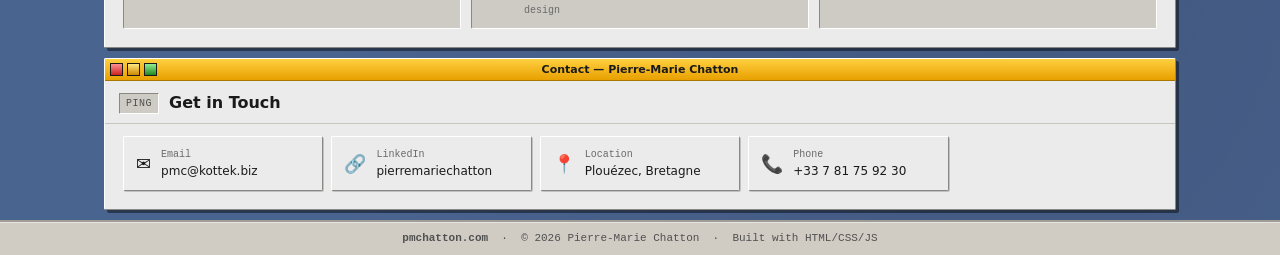
==== commit ce99b016: "Add window manager UX: icons float windows to front, improve contrast - Desktop icons now float sect" ====
--- a/index.html
+++ b/index.html
@@ -407,7 +407,7 @@
         <script src="js/main.js"></script>
 
         <!-- ── Minesweeper floating window ───────────────────── -->
-        <div class="window" id="msw-window" style="position:fixed; display:none;">
+        <div class="window floating" id="msw-window" style="position:fixed; display:none;">
             <div class="window-titlebar">
                 <div class="window-buttons">
                     <span class="btn-close"></span>
--- a/css/style.css
+++ b/css/style.css
@@ -52,7 +52,7 @@
     /* Text */
     --color-text: #1a1a1a;
     --color-text-muted: #505050;
-    --color-text-subtle: #909090;
+    --color-text-subtle: #6a6a6a;
 
     /* Semantic accent colors */
     --color-green: #116611;
@@ -161,7 +161,7 @@
     align-items: center;
     justify-content: space-between;
     padding: 0 6px;
-    z-index: 1000;
+    z-index: 9999;
     font-family: var(--font-sans);
     font-size: 12px;
     font-weight: bold;
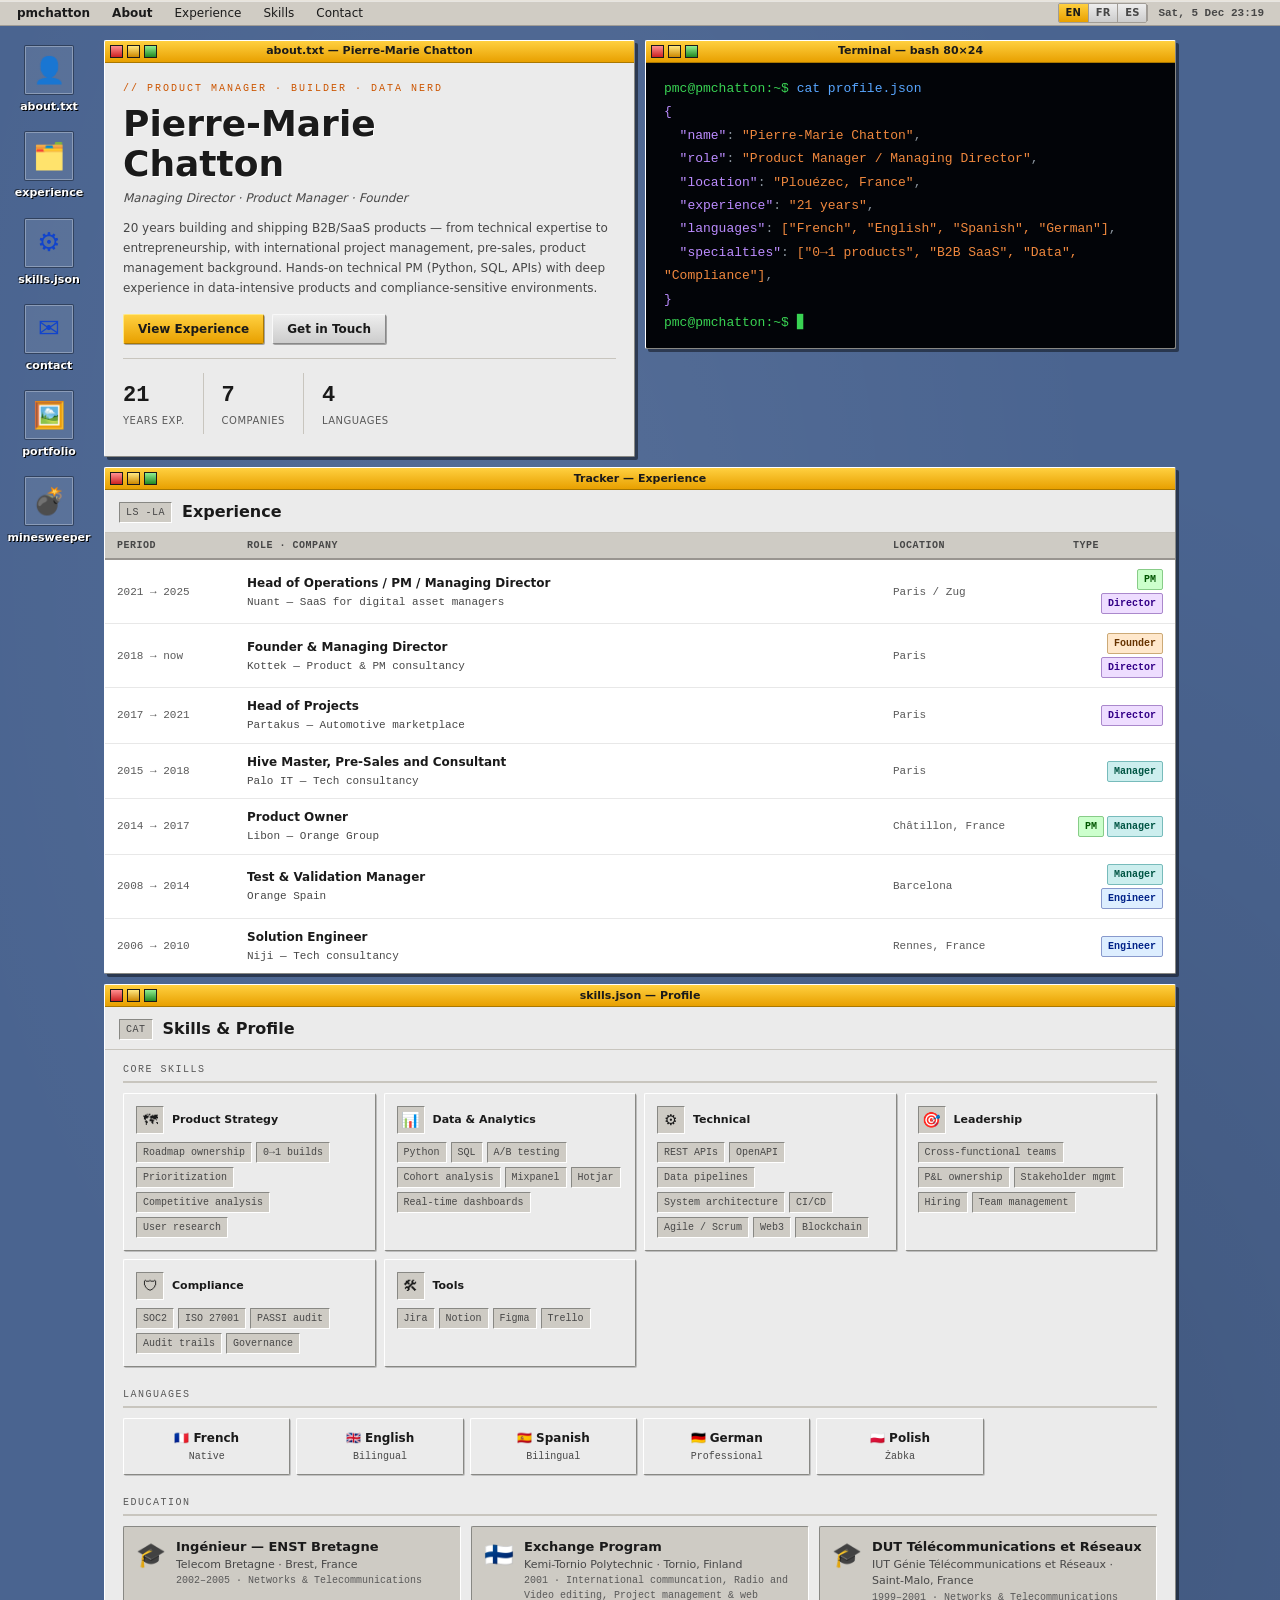
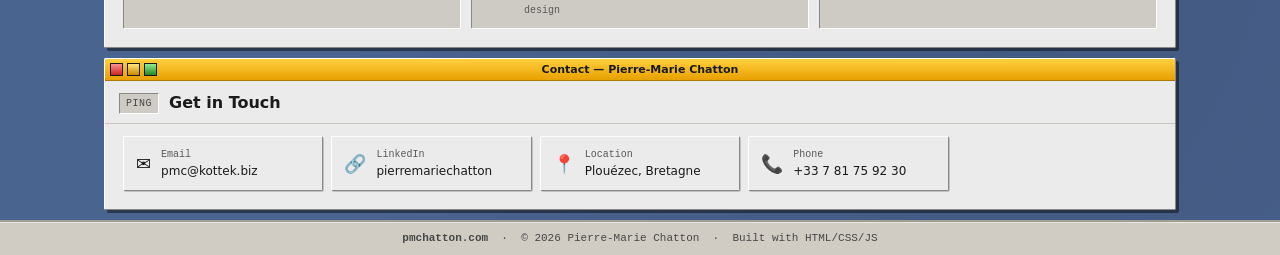
==== commit be0d8831: "Add Terraperf to portfolio, open portfolio as floating window - Add Terraperf (terraperf.com) to Pro" ====
--- a/index.html
+++ b/index.html
@@ -48,6 +48,7 @@
                 <a
                     href="portfolio.html"
                     class="desktop-icon"
+                    data-open="portfolio-window"
                 >
                     <div class="icon-img">🖼️</div>
                     <span class="icon-lbl">portfolio</span>
@@ -405,6 +406,25 @@
 
         <script src="js/content.js"></script>
         <script src="js/main.js"></script>
+
+        <!-- ── Portfolio floating window ──────────────────────── -->
+        <div class="window floating" id="portfolio-window" style="position:fixed; display:none; width:480px;">
+            <div class="window-titlebar">
+                <div class="window-buttons">
+                    <span class="btn-close"></span>
+                    <span class="btn-minimize"></span>
+                    <span class="btn-maximize"></span>
+                </div>
+                <span class="window-title">portfolio.json — Projects</span>
+            </div>
+            <div class="section-header">
+                <span class="section-tag">ls</span>
+                <h1 class="section-title">Portfolio</h1>
+            </div>
+            <div class="window-content" style="padding-top: 12px">
+                <div class="portfolio-grid" id="portfolio-grid"></div>
+            </div>
+        </div>
 
         <!-- ── Minesweeper floating window ───────────────────── -->
         <div class="window floating" id="msw-window" style="position:fixed; display:none;">
--- a/css/style.css
+++ b/css/style.css
@@ -51,8 +51,8 @@
 
     /* Text */
     --color-text: #1a1a1a;
-    --color-text-muted: #505050;
-    --color-text-subtle: #6a6a6a;
+    --color-text-muted: #474747;
+    --color-text-subtle: #595959;
 
     /* Semantic accent colors */
     --color-green: #116611;
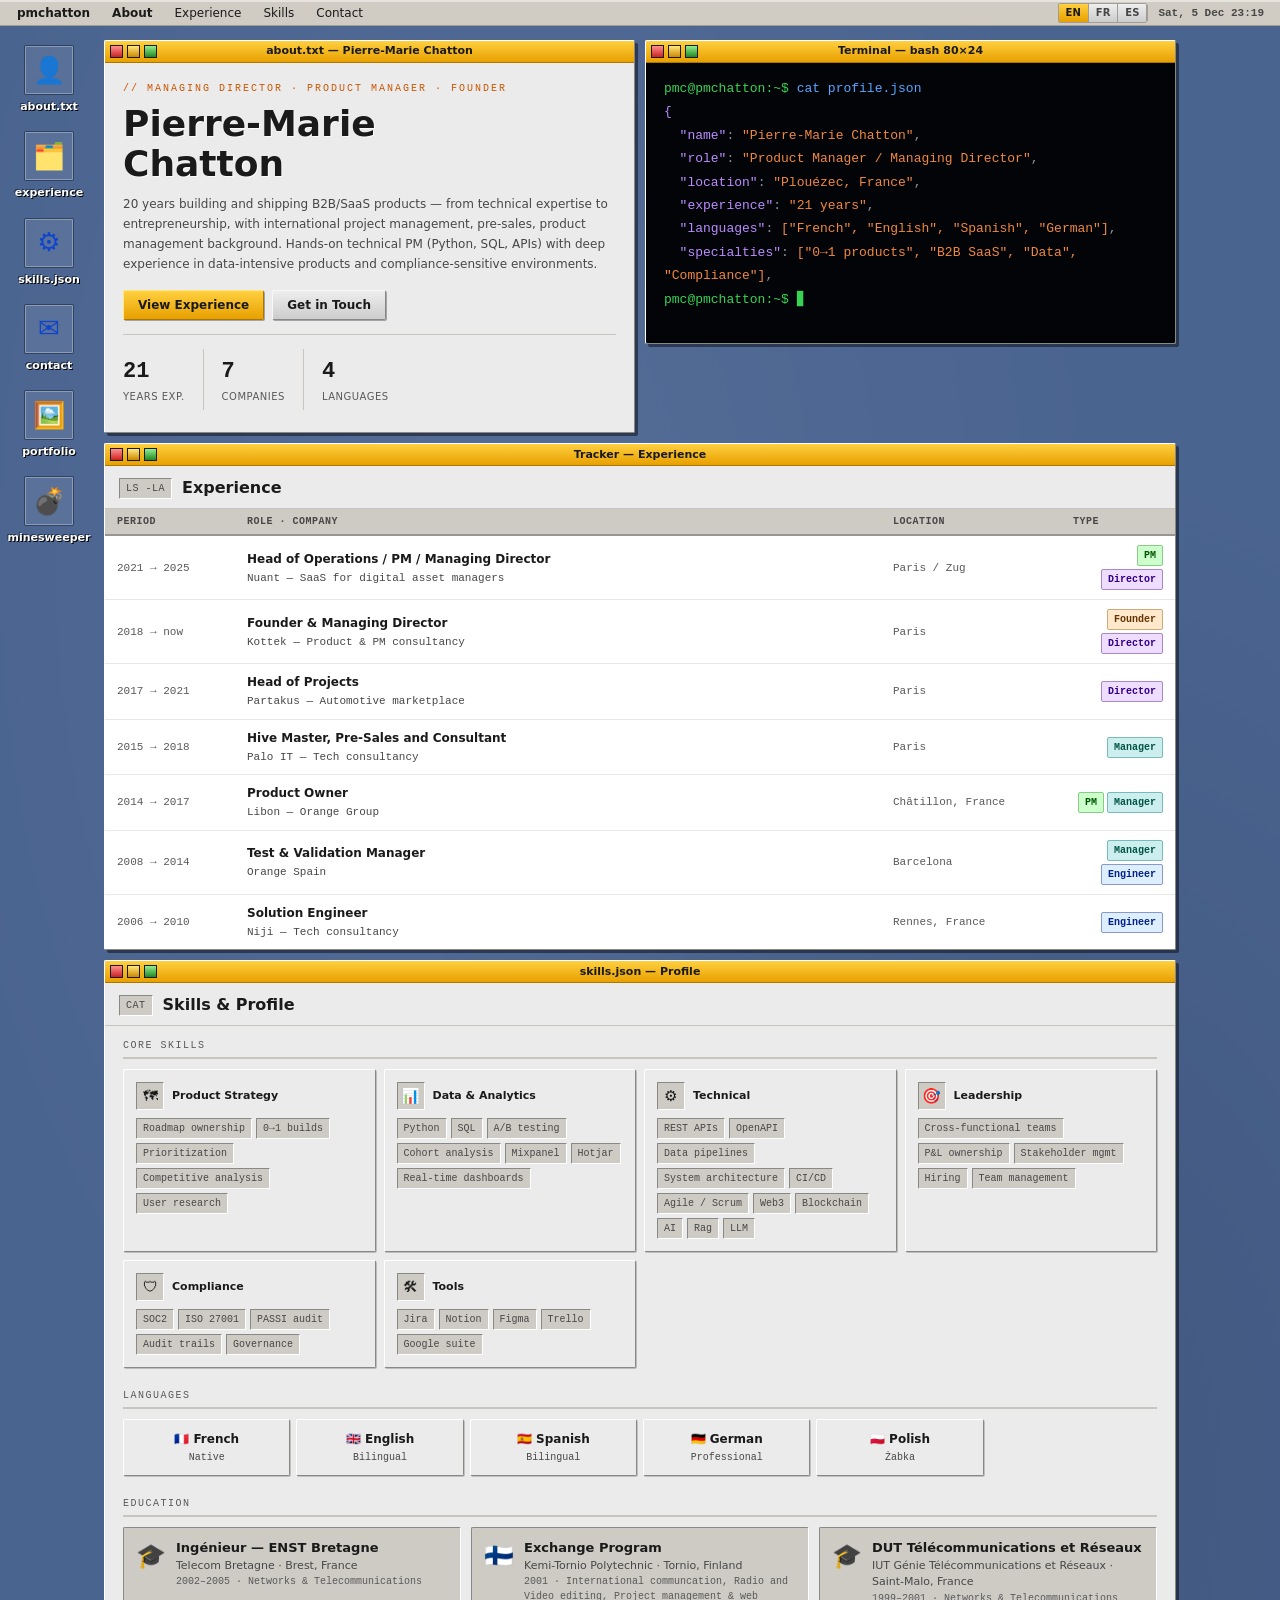
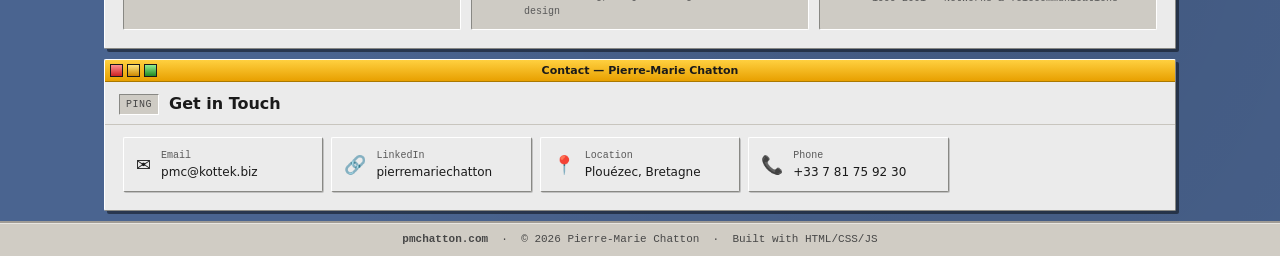
==== commit 8904e250: "Update hero tagline, remove duplicate subtitle, update skills - Tagline changed to "Managing Directo" ====
--- a/index.html
+++ b/index.html
@@ -80,14 +80,12 @@
                         </div>
                         <div class="window-content">
                             <div class="hero-tagline" id="hero-tagline">
-                                // product manager · builder · data nerd
+                                // Managing Director · Product Manager · Founder
                             </div>
                             <h1 class="hero-name" id="hero-name">
                                 Pierre-Marie<br />Chatton
                             </h1>
-                            <div class="hero-role" id="hero-role">
-                                Managing Director · Product Manager · Founder
-                            </div>
+                            <div class="hero-role" id="hero-role"></div>
                             <p class="hero-summary" id="hero-summary">
                                 20 years building and shipping B2B/SaaS products
                                 — from technical expertise to entrepreneurship,
--- a/css/style.css
+++ b/css/style.css
@@ -1049,9 +1049,18 @@
     user-select: none;
 }
 
-/* Floating window gets a deeper shadow */
+/* Floating window gets a deeper shadow + scrollable content */
 .window.floating {
     box-shadow: 6px 6px 0 rgba(0, 0, 0, 0.55);
+    max-height: calc(100vh - 40px);
+    display: flex;
+    flex-direction: column;
+}
+.window.floating .window-content,
+.window.floating .terminal {
+    overflow-y: auto;
+    flex: 1;
+    min-height: 0;
 }
 
 /* Maximized: fill viewport, content scrolls */
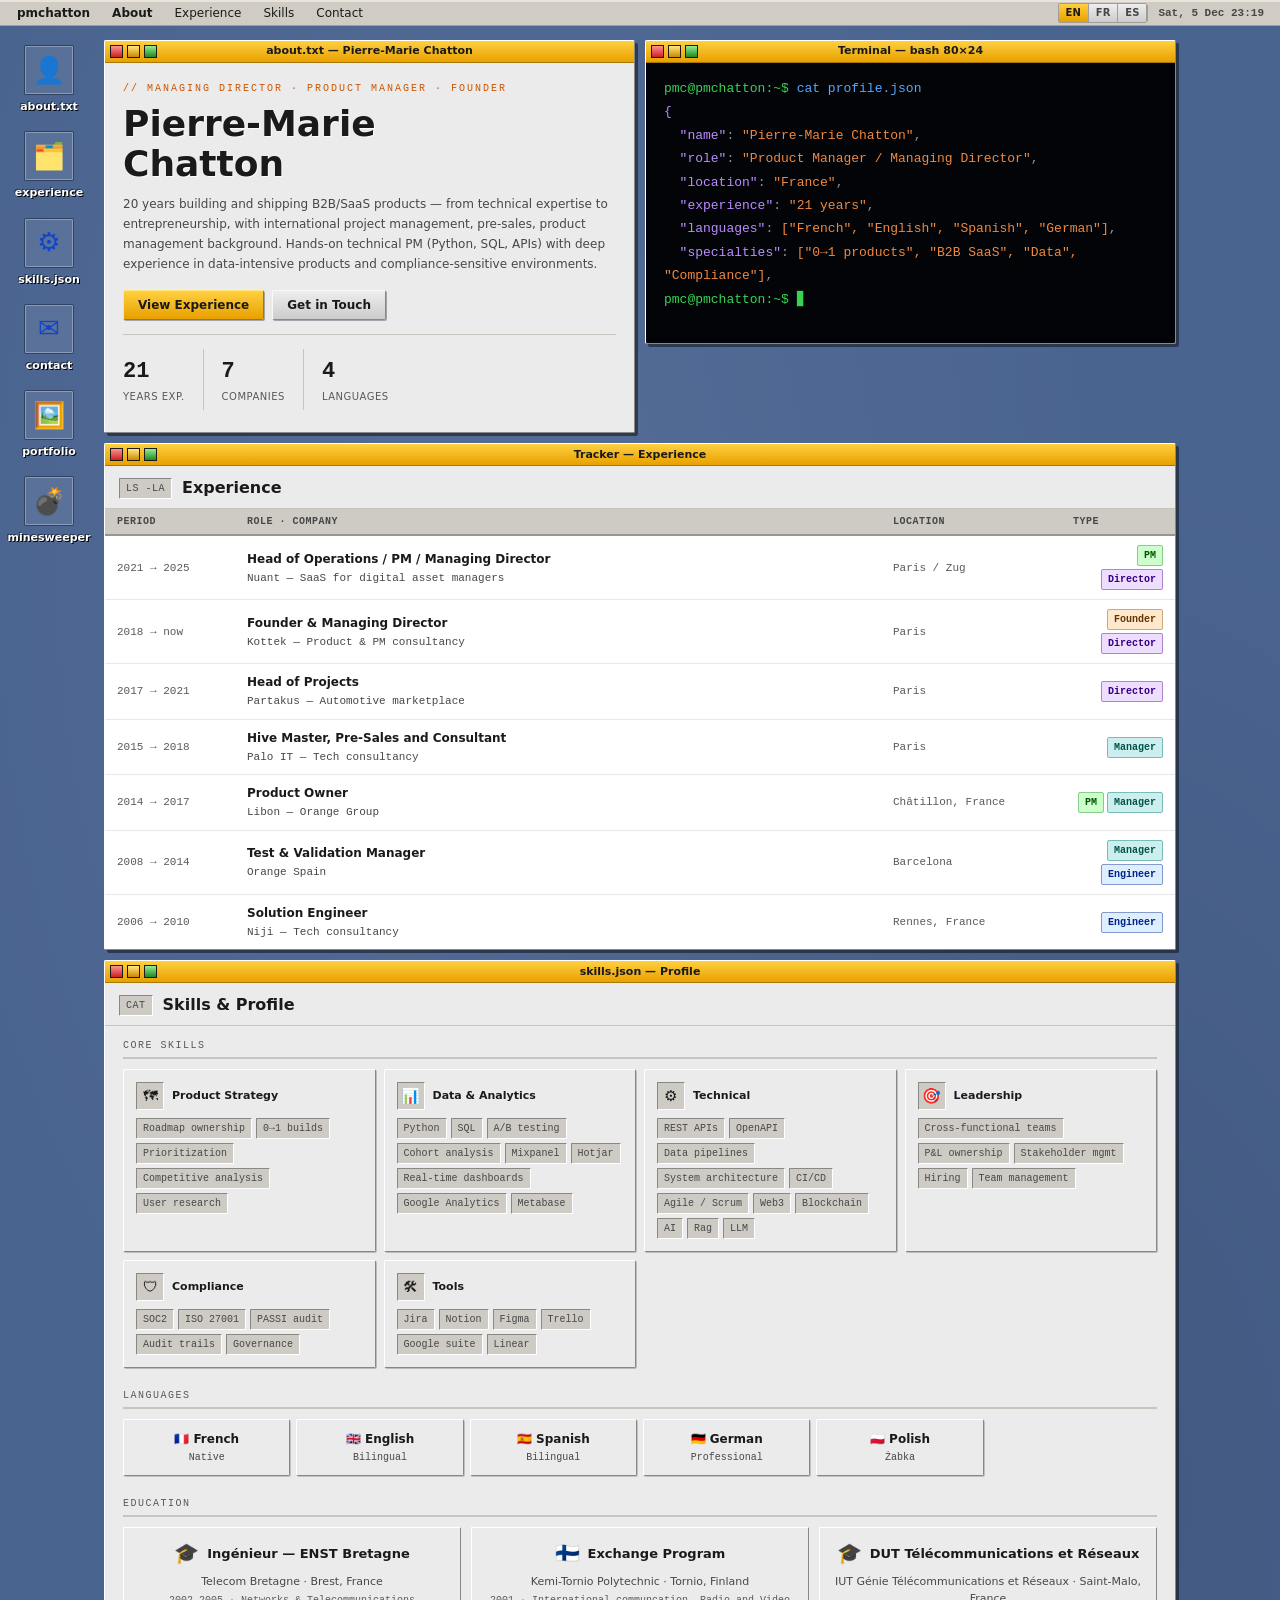
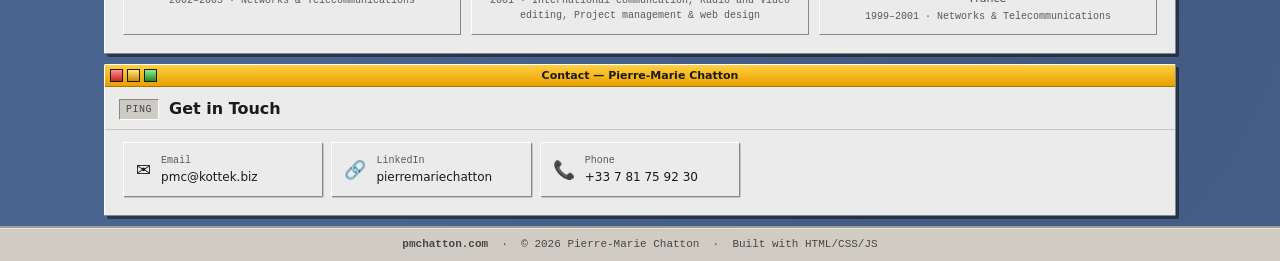
==== commit aff2c63c: "Remove Plouézec location details, drop Location contact card Co-Authored-By: Claude Fable 5 <noreply" ====
--- a/index.html
+++ b/index.html
@@ -371,15 +371,6 @@
                                     </div>
                                 </div>
                             </a>
-                            <a href="https://maps.google.com/?q=Plouézec,Bretagne,France" target="_blank" rel="noopener" class="contact-item">
-                                <span class="contact-icon">📍</span>
-                                <div>
-                                    <div class="contact-label">Location</div>
-                                    <div class="contact-value">
-                                        Plouézec, Bretagne
-                                    </div>
-                                </div>
-                            </a>
                             <a href="tel:+33781759230" class="contact-item">
                                 <span class="contact-icon">📞</span>
                                 <div>
--- a/css/style.css
+++ b/css/style.css
@@ -701,6 +701,52 @@
     font-family: var(--font-mono);
     font-size: 10px;
     color: var(--color-text-muted);
+}
+
+/* ============================================
+   EDUCATION
+   ============================================ */
+.edu-grid {
+    display: flex;
+    flex-wrap: wrap;
+    gap: 10px;
+}
+.edu-card {
+    background: var(--color-bg-subtle);
+    border: 1px solid;
+    border-color: #ffffff #888884 #888884 #ffffff;
+    border-radius: 1px;
+    padding: 10px 12px;
+    flex: 1;
+    min-width: 220px;
+}
+.edu-card-header {
+    display: flex;
+    align-items: center;
+    justify-content: center;
+    gap: 8px;
+    margin-bottom: 6px;
+}
+.edu-icon {
+    font-size: 20px;
+    flex-shrink: 0;
+}
+.edu-degree {
+    font-size: 13px;
+    font-weight: bold;
+    color: var(--color-text);
+}
+.edu-school {
+    font-size: 11px;
+    color: var(--color-text-muted);
+    margin-bottom: 2px;
+    text-align: center;
+}
+.edu-period {
+    font-family: var(--font-mono);
+    font-size: 10px;
+    color: var(--color-text-subtle);
+    text-align: center;
 }
 
 /* ============================================
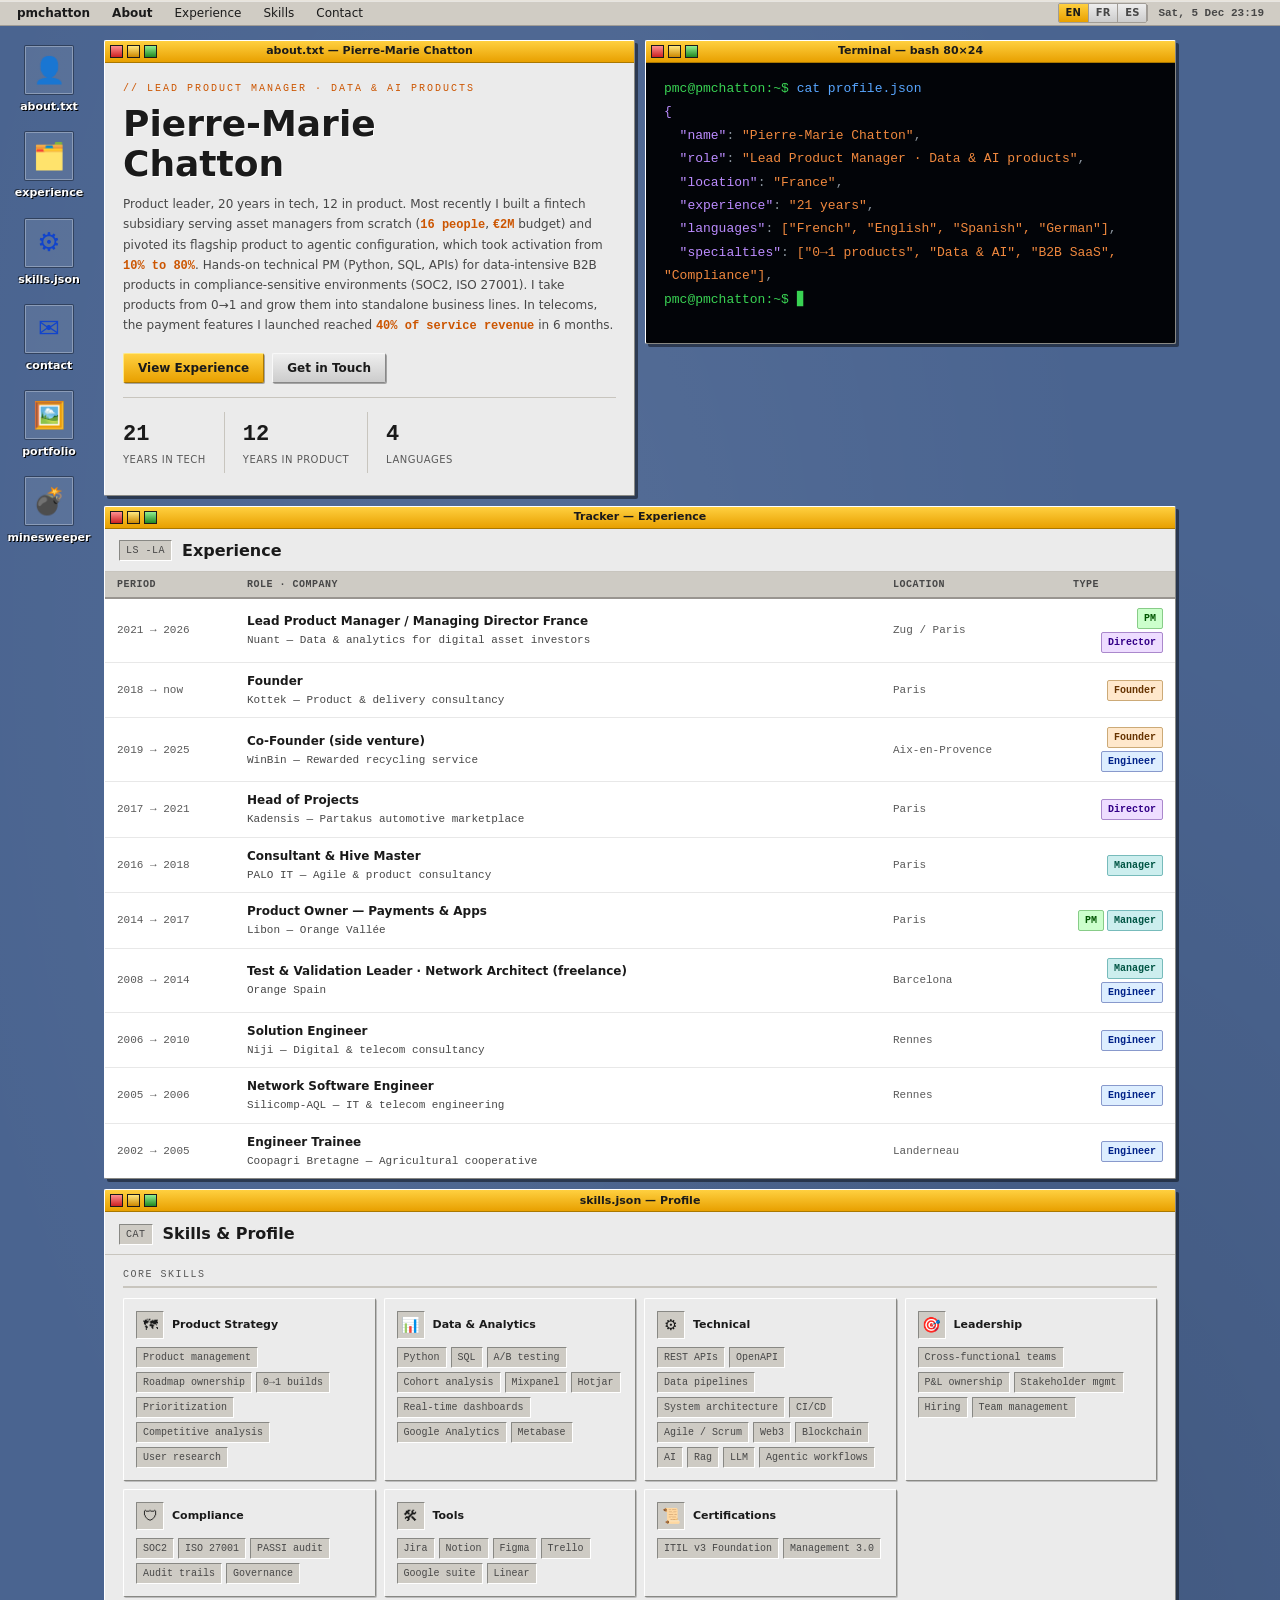
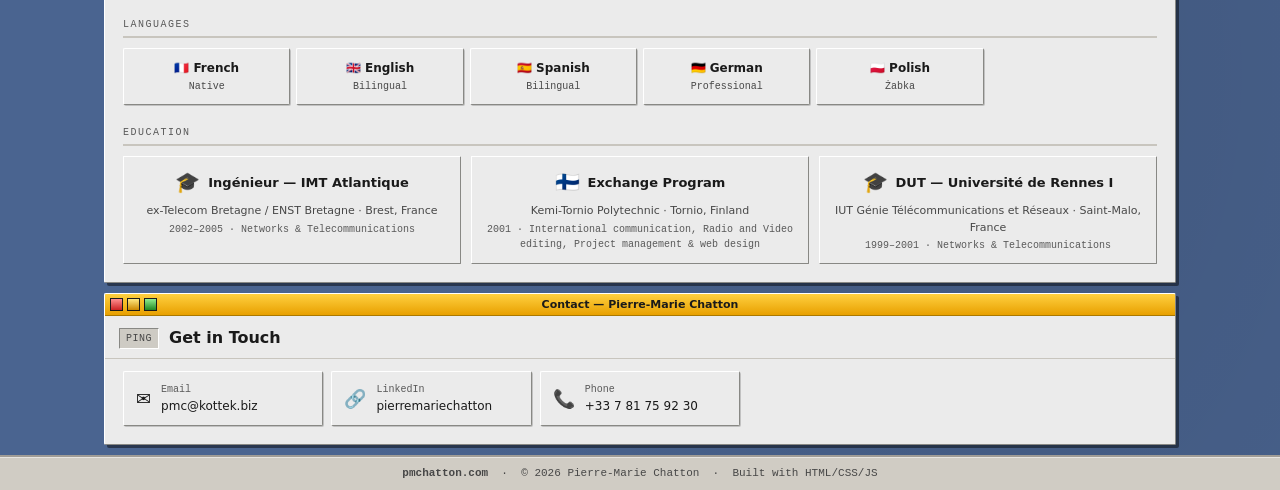
==== commit f164d17c: "Sync site content with LinkedIn profile - Headline, summary, meta tags and terminal role now read "L" ====
--- a/index.html
+++ b/index.html
@@ -3,10 +3,10 @@
     <head>
         <meta charset="UTF-8" />
         <meta name="viewport" content="width=device-width, initial-scale=1.0" />
-        <title>Pierre-Marie Chatton — Head of Operations · PM · Founder</title>
-        <meta name="description" content="Pierre-Marie Chatton — 20 years building B2B/SaaS products. Head of Operations, Product Manager, Founder. Fintech, data platforms, 0→1 products." />
-        <meta property="og:title" content="Pierre-Marie Chatton — Head of Operations · PM · Founder" />
-        <meta property="og:description" content="Pierre-Marie Chatton — 20 years building B2B/SaaS products. Head of Operations, Product Manager, Founder. Fintech, data platforms, 0→1 products." />
+        <title>Pierre-Marie Chatton — Lead Product Manager · Data & AI products</title>
+        <meta name="description" content="Pierre-Marie Chatton — Product leader, 20 years in tech, 12 in product. Data & AI products, fintech, B2B SaaS, 0→1 builds, SOC2 / ISO 27001." />
+        <meta property="og:title" content="Pierre-Marie Chatton — Lead Product Manager · Data & AI products" />
+        <meta property="og:description" content="Pierre-Marie Chatton — Product leader, 20 years in tech, 12 in product. Data & AI products, fintech, B2B SaaS, 0→1 builds, SOC2 / ISO 27001." />
         <meta property="og:type" content="website" />
         <meta property="og:url" content="https://pmchatton.com/" />        <link rel="stylesheet" href="css/style.css" />
     </head>
@@ -171,126 +171,103 @@
                         </div>
 
                         <a href="experience/nuant.html" class="exp-row" data-slug="nuant">
-                            <span class="exp-date">2021 → 2025</span>
-                            <span class="exp-name-wrap">
-                                <span class="exp-title"
-                                    >PM / Managing Director</span
-                                >
-                                <span class="exp-company"
-                                    >Nuant — SaaS for digital asset
-                                    managers</span
-                                >
-                            </span>
-                            <span class="exp-location">Paris / Zug</span>
-                            <span class="exp-type-wrap"
-                                ><span class="exp-type type-pm">PM</span
-                                ><span class="exp-type type-director"
-                                    >Director</span
-                                ></span
-                            >
+                            <span class="exp-date">2021 → 2026</span>
+                            <span class="exp-name-wrap">
+                                <span class="exp-title">Lead Product Manager / MD France</span>
+                                <span class="exp-company">Nuant — Data &amp; analytics for digital asset investors</span>
+                            </span>
+                            <span class="exp-location">Zug / Paris</span>
+                            <span class="exp-type-wrap"><span class="exp-type type-pm">PM</span><span class="exp-type type-director">Director</span></span>
                         </a>
 
                         <a href="experience/kottek.html" class="exp-row" data-slug="kottek">
                             <span class="exp-date">2018 → now</span>
                             <span class="exp-name-wrap">
-                                <span class="exp-title"
-                                    >Founder &amp; Managing Director</span
-                                >
-                                <span class="exp-company"
-                                    >Kottek — Product &amp; PM consultancy</span
-                                >
+                                <span class="exp-title">Founder</span>
+                                <span class="exp-company">Kottek — Product &amp; delivery consultancy</span>
                             </span>
                             <span class="exp-location">Paris</span>
-                            <span class="exp-type-wrap"
-                                ><span class="exp-type type-founder"
-                                    >Founder</span
-                                ><span class="exp-type type-director"
-                                    >Director</span
-                                ></span
-                            >
+                            <span class="exp-type-wrap"><span class="exp-type type-founder">Founder</span></span>
+                        </a>
+
+                        <a href="experience/winbin.html" class="exp-row" data-slug="winbin">
+                            <span class="exp-date">2019 → 2025</span>
+                            <span class="exp-name-wrap">
+                                <span class="exp-title">Co-Founder (side venture)</span>
+                                <span class="exp-company">WinBin — Rewarded recycling service</span>
+                            </span>
+                            <span class="exp-location">Aix-en-Provence</span>
+                            <span class="exp-type-wrap"><span class="exp-type type-founder">Founder</span><span class="exp-type type-engineer">Engineer</span></span>
                         </a>
 
                         <a href="experience/partakus.html" class="exp-row" data-slug="partakus">
                             <span class="exp-date">2017 → 2021</span>
                             <span class="exp-name-wrap">
                                 <span class="exp-title">Head of Projects</span>
-                                <span class="exp-company"
-                                    >Partakus — Automotive marketplace</span
-                                >
+                                <span class="exp-company">Kadensis — Partakus automotive marketplace</span>
                             </span>
                             <span class="exp-location">Paris</span>
-                            <span class="exp-type-wrap"
-                                ><span class="exp-type type-director"
-                                    >Director</span
-                                ></span
-                            >
+                            <span class="exp-type-wrap"><span class="exp-type type-director">Director</span></span>
                         </a>
 
                         <a href="experience/palo-it.html" class="exp-row" data-slug="palo-it">
-                            <span class="exp-date">2015 → 2018</span>
-                            <span class="exp-name-wrap">
-                                <span class="exp-title"
-                                    >Hive Master, Pre-Sales and Consultant</span
-                                >
-                                <span class="exp-company"
-                                    >Palo IT — Tech consultancy</span
-                                >
+                            <span class="exp-date">2016 → 2018</span>
+                            <span class="exp-name-wrap">
+                                <span class="exp-title">Consultant &amp; Hive Master</span>
+                                <span class="exp-company">PALO IT — Agile &amp; product consultancy</span>
                             </span>
                             <span class="exp-location">Paris</span>
-                            <span class="exp-type-wrap"
-                                ><span class="exp-type type-manager"
-                                    >Manager</span
-                                ></span
-                            >
+                            <span class="exp-type-wrap"><span class="exp-type type-manager">Manager</span></span>
                         </a>
 
                         <a href="experience/libon.html" class="exp-row" data-slug="libon">
                             <span class="exp-date">2014 → 2017</span>
                             <span class="exp-name-wrap">
-                                <span class="exp-title">Product Owner</span>
-                                <span class="exp-company"
-                                    >Libon — Orange Group</span
-                                >
-                            </span>
-                            <span class="exp-location">Châtillon, France</span>
-                            <span class="exp-type-wrap"
-                                ><span class="exp-type type-pm">PM</span
-                                ><span class="exp-type type-manager">Manager</span></span
-                            >
+                                <span class="exp-title">Product Owner — Payments &amp; Apps</span>
+                                <span class="exp-company">Libon — Orange Vallée</span>
+                            </span>
+                            <span class="exp-location">Paris</span>
+                            <span class="exp-type-wrap"><span class="exp-type type-pm">PM</span><span class="exp-type type-manager">Manager</span></span>
                         </a>
 
                         <a href="experience/orange-spain.html" class="exp-row" data-slug="orange-spain">
                             <span class="exp-date">2008 → 2014</span>
                             <span class="exp-name-wrap">
-                                <span class="exp-title"
-                                    >Test &amp; Validation Manager</span
-                                >
+                                <span class="exp-title">Test &amp; Validation Leader · Network Architect</span>
                                 <span class="exp-company">Orange Spain</span>
                             </span>
                             <span class="exp-location">Barcelona</span>
-                            <span class="exp-type-wrap"
-                                ><span class="exp-type type-manager"
-                                    >Manager</span
-                                ><span class="exp-type type-engineer"
-                                    >Engineer</span
-                                ></span
-                            >
+                            <span class="exp-type-wrap"><span class="exp-type type-manager">Manager</span><span class="exp-type type-engineer">Engineer</span></span>
                         </a>
 
                         <a href="experience/niji.html" class="exp-row" data-slug="niji">
                             <span class="exp-date">2006 → 2010</span>
                             <span class="exp-name-wrap">
                                 <span class="exp-title">Solution Engineer</span>
-                                <span class="exp-company"
-                                    >Niji — Tech consultancy</span
-                                >
-                            </span>
-                            <span class="exp-location">Rennes, France</span>
-                            <span class="exp-type-wrap"
-                                ><span class="exp-type type-engineer"
-                                    >Engineer</span
-                                ></span
-                            >
+                                <span class="exp-company">Niji — Digital &amp; telecom consultancy</span>
+                            </span>
+                            <span class="exp-location">Rennes</span>
+                            <span class="exp-type-wrap"><span class="exp-type type-engineer">Engineer</span></span>
+                        </a>
+
+                        <a href="experience/silicomp.html" class="exp-row" data-slug="silicomp">
+                            <span class="exp-date">2005 → 2006</span>
+                            <span class="exp-name-wrap">
+                                <span class="exp-title">Network Software Engineer</span>
+                                <span class="exp-company">Silicomp-AQL — IT &amp; telecom engineering</span>
+                            </span>
+                            <span class="exp-location">Rennes</span>
+                            <span class="exp-type-wrap"><span class="exp-type type-engineer">Engineer</span></span>
+                        </a>
+
+                        <a href="experience/coopagri.html" class="exp-row" data-slug="coopagri">
+                            <span class="exp-date">2002 → 2005</span>
+                            <span class="exp-name-wrap">
+                                <span class="exp-title">Engineer Trainee</span>
+                                <span class="exp-company">Coopagri Bretagne — Agricultural cooperative</span>
+                            </span>
+                            <span class="exp-location">Landerneau</span>
+                            <span class="exp-type-wrap"><span class="exp-type type-engineer">Engineer</span></span>
                         </a>
                     </div>
                 </div>
